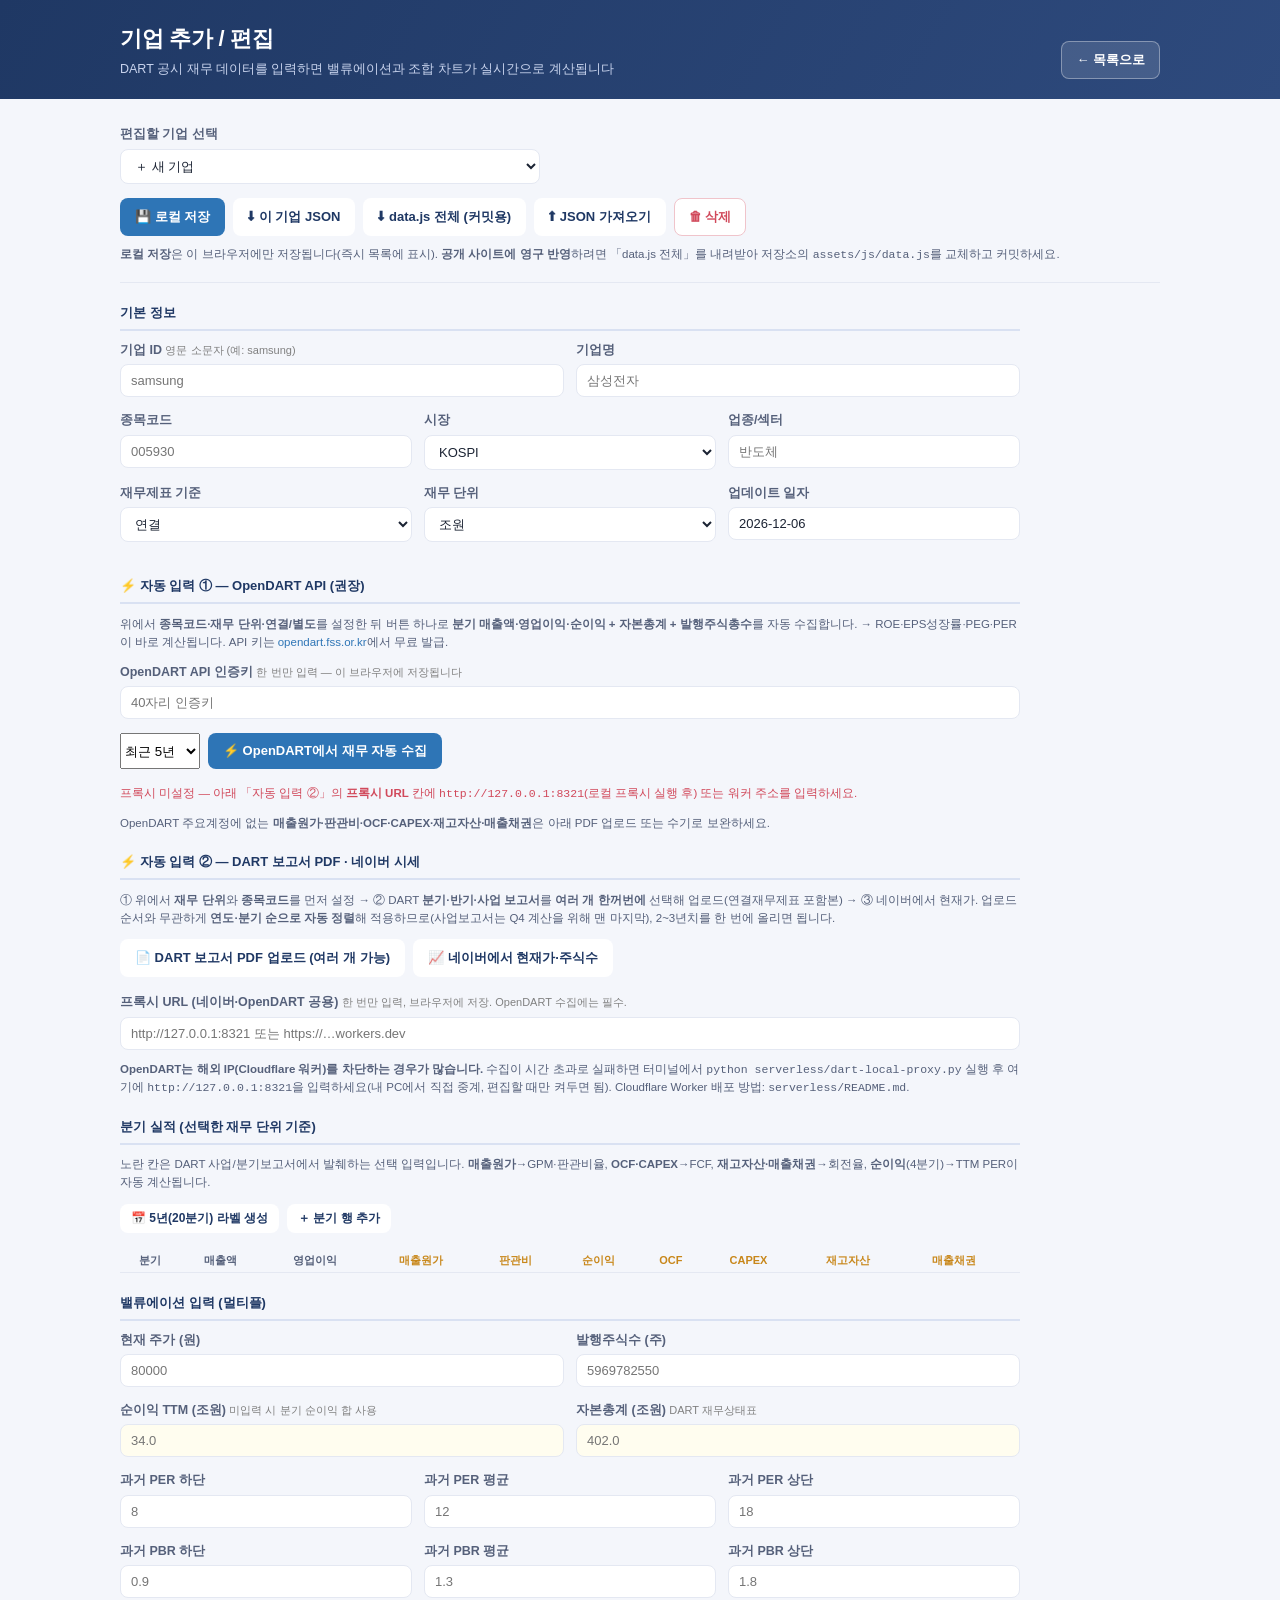
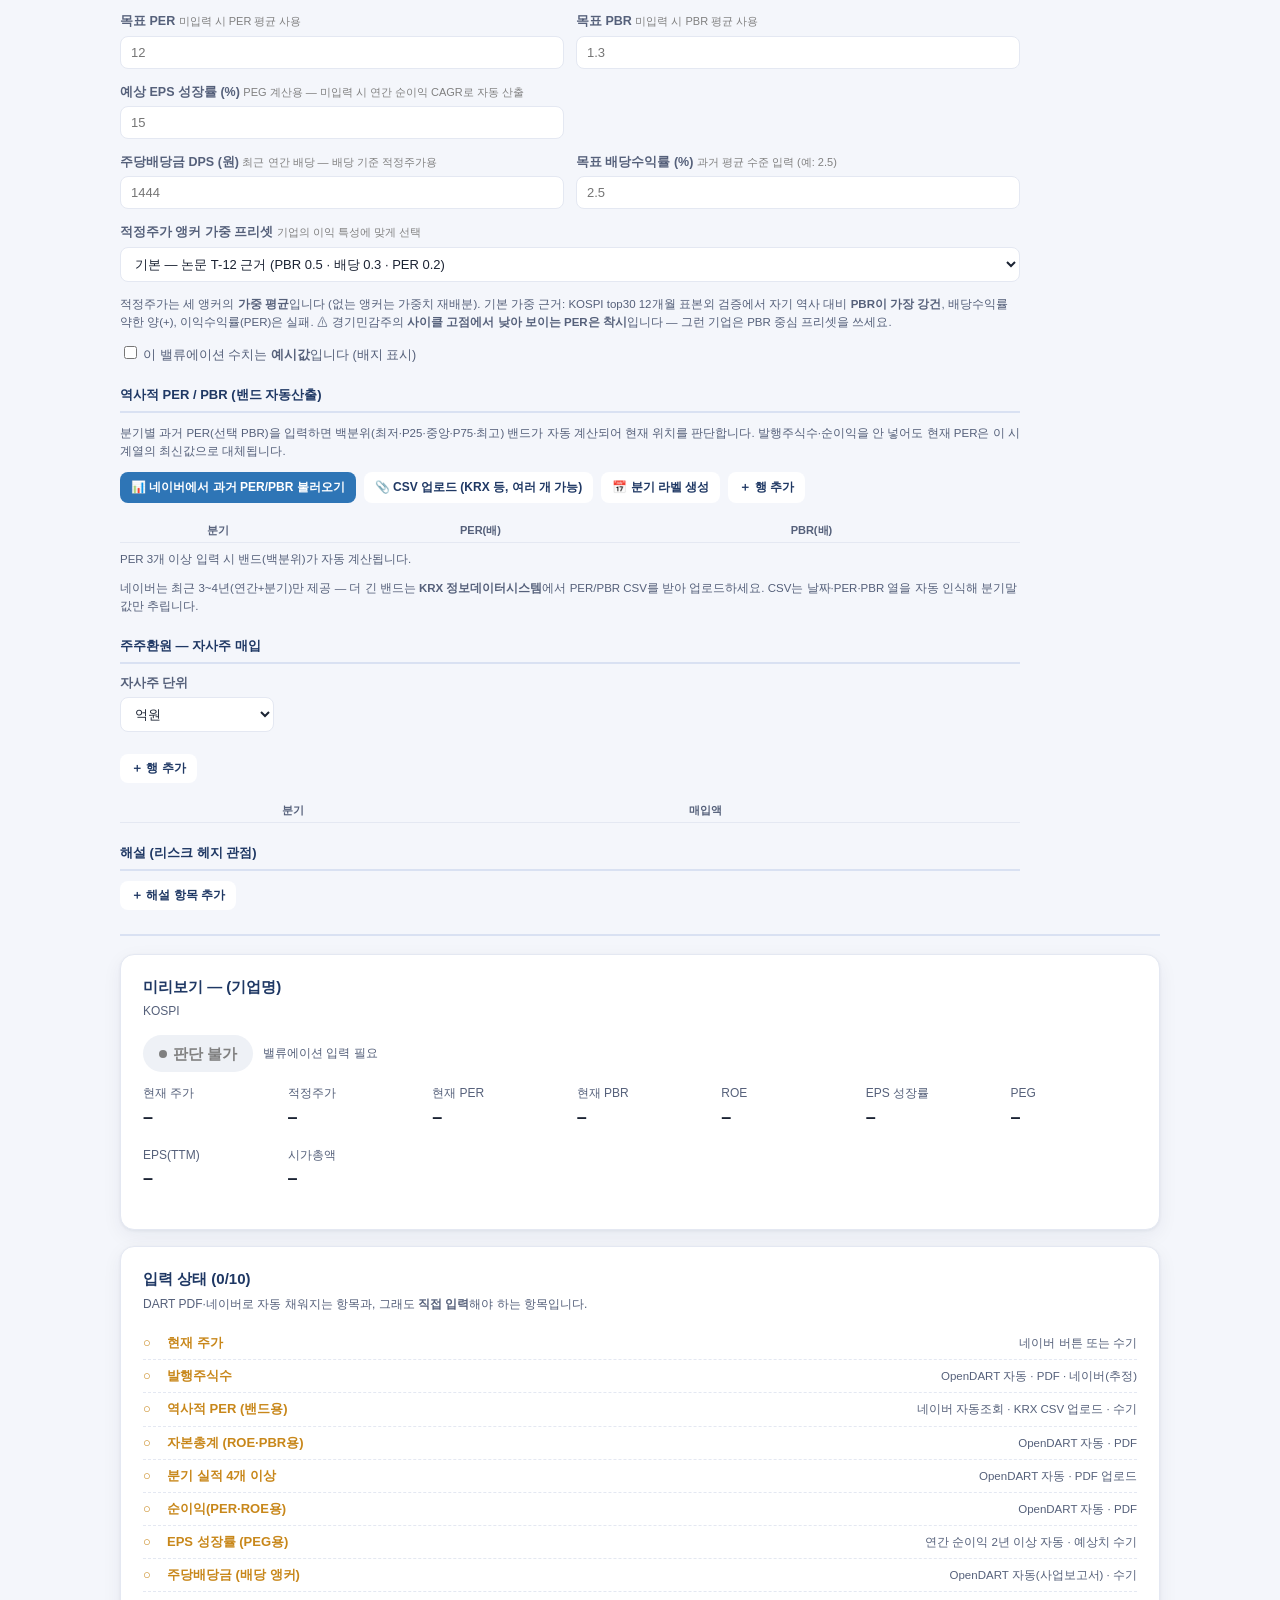
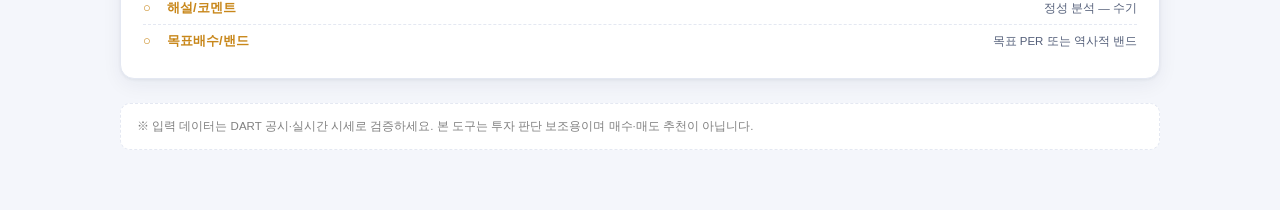
==== editor.html @ 5b6ee61e "기업분석 정적 사이트 — 초기 커밋 (밸류에이션·성장지표·OpenDART 수집·가중 프리셋) Co-Authored-By: Claude Fable 5 <noreply@anthropi" ====
<!DOCTYPE html>
<html lang="ko">
<head>
  <meta charset="UTF-8" />
  <meta name="viewport" content="width=device-width, initial-scale=1.0" />
  <title>기업 추가 / 편집 — 기업분석</title>
  <link rel="stylesheet" href="assets/css/style.css" />
  <style>
    #toast { display:none; position:fixed; left:50%; bottom:24px; transform:translateX(-50%);
      background:var(--navy); color:#fff; padding:12px 18px; border-radius:10px; font-size:13px;
      max-width:560px; box-shadow:var(--shadow); z-index:50; line-height:1.5; }
  </style>
</head>
<body>
  <header class="site-header">
    <div class="wrap">
      <div class="brand">
        <h1>기업 추가 / 편집</h1>
        <p>DART 공시 재무 데이터를 입력하면 밸류에이션과 조합 차트가 실시간으로 계산됩니다</p>
      </div>
      <div class="header-actions">
        <a class="btn ghost" href="index.html">← 목록으로</a>
      </div>
    </div>
  </header>

  <main>
    <div class="wrap">
      <div class="field" style="max-width:420px">
        <label for="company-select">편집할 기업 선택</label>
        <select id="company-select"></select>
      </div>

      <div class="toolbar">
        <button class="btn primary" id="btn-save">💾 로컬 저장</button>
        <button class="btn" id="btn-export-one">⬇ 이 기업 JSON</button>
        <button class="btn" id="btn-export-all">⬇ data.js 전체 (커밋용)</button>
        <label class="btn" style="cursor:pointer">⬆ JSON 가져오기<input type="file" id="file-import" accept="application/json,.json" hidden></label>
        <button class="btn danger" id="btn-delete">🗑 삭제</button>
      </div>
      <p class="small-note" style="margin-top:-6px">
        <b>로컬 저장</b>은 이 브라우저에만 저장됩니다(즉시 목록에 표시). <b>공개 사이트에 영구 반영</b>하려면
        「data.js 전체」를 내려받아 저장소의 <code>assets/js/data.js</code>를 교체하고 커밋하세요.
      </p>

      <hr class="divider" />

      <div class="editor-layout">
        <!-- ===== 입력 폼 ===== -->
        <div class="form-panel">
          <div class="fieldset-title">기본 정보</div>
          <div class="row2">
            <div class="field"><label>기업 ID <span class="desc">영문 소문자 (예: samsung)</span></label><input id="f-id" placeholder="samsung"></div>
            <div class="field"><label>기업명</label><input id="f-name" placeholder="삼성전자"></div>
          </div>
          <div class="row3">
            <div class="field"><label>종목코드</label><input id="f-ticker" placeholder="005930"></div>
            <div class="field"><label>시장</label>
              <select id="f-market"><option>KOSPI</option><option>KOSDAQ</option><option>KONEX</option><option>NASDAQ</option><option>NYSE</option><option>기타</option></select></div>
            <div class="field"><label>업종/섹터</label><input id="f-sector" placeholder="반도체"></div>
          </div>
          <div class="row3">
            <div class="field"><label>재무제표 기준</label>
              <select id="f-statement"><option>연결</option><option>별도</option></select></div>
            <div class="field"><label>재무 단위</label>
              <select id="f-unit"><option>조원</option><option>억원</option><option>백만원</option><option>천원</option></select></div>
            <div class="field"><label>업데이트 일자</label><input id="f-updated" placeholder="2026-07-02"></div>
          </div>

          <div class="fieldset-title">⚡ 자동 입력 ① — OpenDART API (권장)</div>
          <p class="small-note">위에서 <b>종목코드·재무 단위·연결/별도</b>를 설정한 뒤 버튼 하나로 <b>분기 매출액·영업이익·순이익 + 자본총계 + 발행주식총수</b>를 자동 수집합니다. → ROE·EPS성장률·PEG·PER이 바로 계산됩니다. API 키는 <a href="https://opendart.fss.or.kr" target="_blank">opendart.fss.or.kr</a>에서 무료 발급.</p>
          <div class="field">
            <label>OpenDART API 인증키 <span class="desc">한 번만 입력 — 이 브라우저에 저장됩니다</span></label>
            <input id="dart-key" type="password" placeholder="40자리 인증키" autocomplete="off">
          </div>
          <div class="toolbar">
            <select id="dart-years" style="width:auto">
              <option value="3">최근 3년</option>
              <option value="5" selected>최근 5년</option>
              <option value="8">최근 8년</option>
              <option value="10">최근 10년</option>
            </select>
            <button class="btn primary" id="btn-dartapi" type="button">⚡ OpenDART에서 재무 자동 수집</button>
          </div>
          <p class="small-note" id="dartapi-proxy-note"></p>
          <p class="small-note" id="dartapi-status"></p>
          <p class="small-note">OpenDART 주요계정에 없는 <b>매출원가·판관비·OCF·CAPEX·재고자산·매출채권</b>은 아래 PDF 업로드 또는 수기로 보완하세요.</p>

          <div class="fieldset-title">⚡ 자동 입력 ② — DART 보고서 PDF · 네이버 시세</div>
          <p class="small-note">① 위에서 <b>재무 단위</b>와 <b>종목코드</b>를 먼저 설정 → ② DART <b>분기·반기·사업 보고서</b>를 <b>여러 개 한꺼번에</b> 선택해 업로드(연결재무제표 포함본) → ③ 네이버에서 현재가. 업로드 순서와 무관하게 <b>연도·분기 순으로 자동 정렬</b>해 적용하므로(사업보고서는 Q4 계산을 위해 맨 마지막), 2~3년치를 한 번에 올리면 됩니다.</p>
          <div class="toolbar">
            <label class="btn" style="cursor:pointer">📄 DART 보고서 PDF 업로드 (여러 개 가능)<input type="file" id="dart-file" accept="application/pdf,.pdf" multiple hidden></label>
            <button class="btn" id="btn-naver" type="button">📈 네이버에서 현재가·주식수</button>
          </div>
          <p class="small-note" id="dart-status"></p>
          <p class="small-note" id="naver-status"></p>
          <div class="field" style="margin-top:6px">
            <label>프록시 URL (네이버·OpenDART 공용) <span class="desc">한 번만 입력, 브라우저에 저장. OpenDART 수집에는 필수.</span></label>
            <input id="naver-proxy" type="text" placeholder="http://127.0.0.1:8321 또는 https://…workers.dev">
            <p class="small-note"><b>OpenDART는 해외 IP(Cloudflare 워커)를 차단하는 경우가 많습니다.</b> 수집이 시간 초과로 실패하면
              터미널에서 <code>python serverless/dart-local-proxy.py</code> 실행 후 여기에 <code>http://127.0.0.1:8321</code>을 입력하세요(내 PC에서 직접 중계, 편집할 때만 켜두면 됨).
              Cloudflare Worker 배포 방법: <code>serverless/README.md</code>.</p>
          </div>
          <div id="dart-preview"></div>

          <div class="fieldset-title">분기 실적 (선택한 재무 단위 기준)</div>
          <p class="small-note">노란 칸은 DART 사업/분기보고서에서 발췌하는 선택 입력입니다. <b>매출원가</b>→GPM·판관비율, <b>OCF·CAPEX</b>→FCF, <b>재고자산·매출채권</b>→회전율, <b>순이익</b>(4분기)→TTM PER이 자동 계산됩니다.</p>
          <div class="toolbar">
            <button class="btn sm" id="btn-gen20">📅 5년(20분기) 라벨 생성</button>
            <button class="btn sm" id="btn-addq">＋ 분기 행 추가</button>
          </div>
          <div class="tbl-scroll">
            <table class="qtable">
              <thead><tr>
                <th>분기</th><th>매출액</th><th>영업이익</th>
                <th style="color:var(--amber)">매출원가</th><th style="color:var(--amber)">판관비</th>
                <th style="color:var(--amber)">순이익</th><th style="color:var(--amber)">OCF</th>
                <th style="color:var(--amber)">CAPEX</th><th style="color:var(--amber)">재고자산</th>
                <th style="color:var(--amber)">매출채권</th><th></th>
              </tr></thead>
              <tbody id="qtable-body"></tbody>
            </table>
          </div>

          <div class="fieldset-title">밸류에이션 입력 (멀티플)</div>
          <div class="row2">
            <div class="field"><label>현재 주가 (원)</label><input id="v-price" type="number" step="any" placeholder="80000"></div>
            <div class="field"><label>발행주식수 (주)</label><input id="v-shares" type="number" step="any" placeholder="5969782550"></div>
          </div>
          <div class="row2">
            <div class="field dart"><label>순이익 TTM (조원) <span class="desc">미입력 시 분기 순이익 합 사용</span></label><input id="v-netIncomeTTM" type="number" step="any" placeholder="34.0"></div>
            <div class="field dart"><label>자본총계 (조원) <span class="desc">DART 재무상태표</span></label><input id="v-equity" type="number" step="any" placeholder="402.0"></div>
          </div>
          <div class="row3">
            <div class="field"><label>과거 PER 하단</label><input id="v-perBand-low" type="number" step="any" placeholder="8"></div>
            <div class="field"><label>과거 PER 평균</label><input id="v-perBand-avg" type="number" step="any" placeholder="12"></div>
            <div class="field"><label>과거 PER 상단</label><input id="v-perBand-high" type="number" step="any" placeholder="18"></div>
          </div>
          <div class="row3">
            <div class="field"><label>과거 PBR 하단</label><input id="v-pbrBand-low" type="number" step="any" placeholder="0.9"></div>
            <div class="field"><label>과거 PBR 평균</label><input id="v-pbrBand-avg" type="number" step="any" placeholder="1.3"></div>
            <div class="field"><label>과거 PBR 상단</label><input id="v-pbrBand-high" type="number" step="any" placeholder="1.8"></div>
          </div>
          <div class="row2">
            <div class="field"><label>목표 PER <span class="desc">미입력 시 PER 평균 사용</span></label><input id="v-targetPer" type="number" step="any" placeholder="12"></div>
            <div class="field"><label>목표 PBR <span class="desc">미입력 시 PBR 평균 사용</span></label><input id="v-targetPbr" type="number" step="any" placeholder="1.3"></div>
          </div>
          <div class="row2">
            <div class="field"><label>예상 EPS 성장률 (%) <span class="desc">PEG 계산용 — 미입력 시 연간 순이익 CAGR로 자동 산출</span></label><input id="v-epsGrowth" type="number" step="any" placeholder="15"></div>
            <div class="field"></div>
          </div>
          <div class="row2">
            <div class="field"><label>주당배당금 DPS (원) <span class="desc">최근 연간 배당 — 배당 기준 적정주가용</span></label><input id="v-dps" type="number" step="any" placeholder="1444"></div>
            <div class="field"><label>목표 배당수익률 (%) <span class="desc">과거 평균 수준 입력 (예: 2.5)</span></label><input id="v-targetDivYield" type="number" step="any" placeholder="2.5"></div>
          </div>
          <div class="field">
            <label>적정주가 앵커 가중 프리셋 <span class="desc">기업의 이익 특성에 맞게 선택</span></label>
            <select id="v-weightPreset">
              <option value="default">기본 — 논문 T-12 근거 (PBR 0.5 · 배당 0.3 · PER 0.2)</option>
              <option value="growth">안정 성장형 — 이익이 꾸준히 우상향 (PER 0.5 · 배당 0.3 · PBR 0.2)</option>
              <option value="cyclical">경기민감·자산형 — 사이클 기업 (PBR 0.6 · 배당 0.3 · PER 0.1)</option>
            </select>
          </div>
          <p class="small-note">적정주가는 세 앵커의 <b>가중 평균</b>입니다 (없는 앵커는 가중치 재배분).
            기본 가중 근거: KOSPI top30 12개월 표본외 검증에서 자기 역사 대비 <b>PBR이 가장 강건</b>, 배당수익률 약한 양(+), 이익수익률(PER)은 실패.
            ⚠ 경기민감주의 <b>사이클 고점에서 낮아 보이는 PER은 착시</b>입니다 — 그런 기업은 PBR 중심 프리셋을 쓰세요.</p>
          <div class="field"><label style="font-weight:400"><input type="checkbox" id="v-isExample" style="width:auto"> 이 밸류에이션 수치는 <b>예시값</b>입니다 (배지 표시)</label></div>

          <div class="fieldset-title">역사적 PER / PBR (밴드 자동산출)</div>
          <p class="small-note">분기별 과거 PER(선택 PBR)을 입력하면 백분위(최저·P25·중앙·P75·최고) 밴드가 자동 계산되어 현재 위치를 판단합니다. 발행주식수·순이익을 안 넣어도 현재 PER은 이 시계열의 최신값으로 대체됩니다.</p>
          <div class="toolbar">
            <button class="btn sm primary" id="btn-vh-naver" type="button">📊 네이버에서 과거 PER/PBR 불러오기</button>
            <label class="btn sm" style="cursor:pointer">📎 CSV 업로드 (KRX 등, 여러 개 가능)<input type="file" id="vh-csv" accept=".csv,text/csv" multiple hidden></label>
            <button class="btn sm" id="btn-genvh">📅 분기 라벨 생성</button>
            <button class="btn sm" id="btn-addvh">＋ 행 추가</button>
          </div>
          <p class="small-note" id="vh-status"></p>
          <div class="tbl-scroll">
            <table class="qtable">
              <thead><tr><th>분기</th><th>PER(배)</th><th>PBR(배)</th><th></th></tr></thead>
              <tbody id="vh-body"></tbody>
            </table>
          </div>
          <p class="small-note" id="band-note" style="margin-top:8px"></p>
          <p class="small-note">네이버는 최근 3~4년(연간+분기)만 제공 — 더 긴 밴드는 <b>KRX 정보데이터시스템</b>에서 PER/PBR CSV를 받아 업로드하세요. CSV는 날짜·PER·PBR 열을 자동 인식해 분기말 값만 추립니다.</p>

          <div class="fieldset-title">주주환원 — 자사주 매입</div>
          <div class="row2" style="max-width:320px">
            <div class="field"><label>자사주 단위</label>
              <select id="f-buybackUnit"><option>억원</option><option>백만원</option><option>원</option></select></div>
          </div>
          <div class="toolbar"><button class="btn sm" id="btn-addbb">＋ 행 추가</button></div>
          <div class="tbl-scroll">
            <table class="qtable">
              <thead><tr><th>분기</th><th>매입액</th><th></th></tr></thead>
              <tbody id="bb-body"></tbody>
            </table>
          </div>

          <div class="fieldset-title">해설 (리스크 헤지 관점)</div>
          <div id="commentary-box"></div>
          <button class="btn sm" id="btn-addc">＋ 해설 항목 추가</button>
        </div>

        <!-- ===== 미리보기 ===== -->
        <div class="preview-panel">
          <div id="preview"></div>
          <div id="checklist"></div>
        </div>
      </div>

      <div class="disclaimer">※ 입력 데이터는 DART 공시·실시간 시세로 검증하세요. 본 도구는 투자 판단 보조용이며 매수·매도 추천이 아닙니다.</div>
    </div>
  </main>

  <div id="toast"></div>

  <script src="assets/js/data.js"></script>
  <script src="assets/js/valuation.js"></script>
  <script src="assets/js/charts.js"></script>
  <script src="assets/js/dartParser.js"></script>
  <script src="assets/js/dartApi.js"></script>
  <script src="assets/js/editor.js"></script>
</body>
</html>
---- assets/css/style.css ----
/* =============================================================================
 * style.css — 기업분석 대시보드
 * =========================================================================== */
:root {
  --navy: #1f3864;
  --navy-2: #2e4a7d;
  --blue: #2e75b6;
  --orange: #ed7d31;
  --grey: #808080;
  --light: #d9e1f2;
  --bg: #f4f6fb;
  --card: #ffffff;
  --ink: #1b2333;
  --ink-2: #55607a;
  --line: #e4e8f2;
  --green: #1e9e6a;
  --green-bg: #e6f6ee;
  --amber: #c8871a;
  --amber-bg: #fbf2df;
  --red: #d1495b;
  --red-bg: #fbe9ec;
  --shadow: 0 1px 3px rgba(20, 32, 60, .06), 0 6px 20px rgba(20, 32, 60, .06);
}

* { box-sizing: border-box; }
html, body { margin: 0; padding: 0; }
body {
  font-family: "Pretendard", "Malgun Gothic", "맑은 고딕", -apple-system, "Segoe UI", sans-serif;
  background: var(--bg);
  color: var(--ink);
  line-height: 1.55;
  -webkit-font-smoothing: antialiased;
}
a { color: var(--blue); text-decoration: none; }
a:hover { text-decoration: underline; }

/* ---------- Header ---------- */
.site-header {
  background: linear-gradient(120deg, var(--navy) 0%, var(--navy-2) 100%);
  color: #fff;
  padding: 22px 0 20px;
}
.wrap { max-width: 1080px; margin: 0 auto; padding: 0 20px; }
.site-header .wrap { display: flex; align-items: flex-end; justify-content: space-between; gap: 16px; flex-wrap: wrap; }
.brand h1 { margin: 0; font-size: 22px; letter-spacing: -.3px; }
.brand p { margin: 4px 0 0; font-size: 12.5px; color: #c9d4ee; }
.header-actions { display: flex; gap: 8px; }

.btn {
  display: inline-flex; align-items: center; gap: 6px;
  padding: 8px 14px; border-radius: 8px; font-size: 13px; font-weight: 600;
  border: 1px solid transparent; cursor: pointer; background: #fff; color: var(--navy);
  transition: transform .05s ease, box-shadow .15s ease, background .15s ease;
}
.btn:hover { text-decoration: none; box-shadow: var(--shadow); }
.btn:active { transform: translateY(1px); }
.btn.ghost { background: rgba(255, 255, 255, .12); color: #fff; border-color: rgba(255, 255, 255, .35); }
.btn.ghost:hover { background: rgba(255, 255, 255, .2); }
.btn.primary { background: var(--blue); color: #fff; }
.btn.primary:hover { background: #2364a0; }
.btn.sm { padding: 5px 10px; font-size: 12px; }
.btn.danger { color: var(--red); border-color: #f0c4cb; background: #fff; }

/* ---------- Gallery ---------- */
main { padding: 26px 0 60px; }
.gallery-head { display: flex; align-items: center; justify-content: space-between; margin-bottom: 14px; }
.gallery-head h2 { font-size: 16px; margin: 0; color: var(--ink-2); font-weight: 700; }
.grid {
  display: grid; grid-template-columns: repeat(auto-fill, minmax(300px, 1fr)); gap: 16px;
}
.card {
  background: var(--card); border: 1px solid var(--line); border-radius: 14px; padding: 18px;
  box-shadow: var(--shadow); cursor: pointer; transition: transform .12s ease, box-shadow .15s ease;
  display: flex; flex-direction: column; gap: 12px;
}
.card:hover { transform: translateY(-2px); box-shadow: 0 8px 28px rgba(20, 32, 60, .12); }
.card-top { display: flex; align-items: flex-start; justify-content: space-between; gap: 10px; }
.card-name { font-size: 17px; font-weight: 800; letter-spacing: -.3px; }
.card-meta { font-size: 12px; color: var(--ink-2); margin-top: 2px; }
.ticker-chip {
  font-size: 11px; color: var(--navy); background: var(--light); border-radius: 6px;
  padding: 2px 7px; font-weight: 700; white-space: nowrap;
}
.card-mini { display: grid; grid-template-columns: 1fr 1fr; gap: 8px 12px; }
.mini { font-size: 12px; color: var(--ink-2); }
.mini b { display: block; font-size: 15px; color: var(--ink); font-weight: 700; }

/* ---------- Signal badge ---------- */
.signal {
  display: inline-flex; align-items: center; gap: 6px; font-weight: 800; font-size: 12.5px;
  padding: 4px 10px; border-radius: 20px; white-space: nowrap;
}
.signal .dot { width: 8px; height: 8px; border-radius: 50%; }
.signal.under { background: var(--green-bg); color: var(--green); }
.signal.under .dot { background: var(--green); }
.signal.fair { background: var(--amber-bg); color: var(--amber); }
.signal.fair .dot { background: var(--amber); }
.signal.over { background: var(--red-bg); color: var(--red); }
.signal.over .dot { background: var(--red); }
.signal.na { background: #eef1f6; color: var(--grey); }
.signal.na .dot { background: var(--grey); }
.signal.lg { font-size: 15px; padding: 7px 16px; }

/* ---------- Detail view ---------- */
.detail-head { display: flex; align-items: flex-start; justify-content: space-between; gap: 16px; flex-wrap: wrap; margin-bottom: 6px; }
.detail-title { display: flex; align-items: center; gap: 12px; flex-wrap: wrap; }
.detail-title h2 { margin: 0; font-size: 26px; letter-spacing: -.5px; }
.detail-sub { color: var(--ink-2); font-size: 13px; margin: 2px 0 0; }
.back-link { font-size: 13px; color: var(--ink-2); display: inline-flex; gap: 4px; align-items: center; margin-bottom: 12px; }

.section { background: var(--card); border: 1px solid var(--line); border-radius: 14px; padding: 20px 22px; box-shadow: var(--shadow); margin-top: 18px; }
.section h3 { margin: 0 0 4px; font-size: 15px; color: var(--navy); }
.section .hint { font-size: 12px; color: var(--ink-2); margin: 0 0 14px; }

/* Valuation verdict block */
.verdict { display: grid; grid-template-columns: auto 1fr; gap: 20px; align-items: center; }
.verdict-left { text-align: center; padding-right: 20px; border-right: 1px solid var(--line); }
.verdict-left .upside { font-size: 30px; font-weight: 800; letter-spacing: -1px; margin: 8px 0 2px; }
.verdict-left .upside.pos { color: var(--green); }
.verdict-left .upside.neg { color: var(--red); }
.verdict-left small { color: var(--ink-2); font-size: 12px; }
.metric-grid { display: grid; grid-template-columns: repeat(auto-fit, minmax(120px, 1fr)); gap: 14px 18px; }
.metric { }
.metric .lbl { font-size: 12px; color: var(--ink-2); }
.metric .val { font-size: 18px; font-weight: 700; margin-top: 1px; }
.metric .sub { font-size: 11px; color: var(--grey); }

/* PER band bar */
.band { margin-top: 6px; }
.band-track { position: relative; height: 8px; border-radius: 6px; background: linear-gradient(90deg, var(--green-bg), var(--amber-bg), var(--red-bg)); }
.band-marker { position: absolute; top: -4px; width: 3px; height: 16px; background: var(--navy); border-radius: 2px; transform: translateX(-50%); }
.band-scale { display: flex; justify-content: space-between; font-size: 11px; color: var(--ink-2); margin-top: 4px; }

.example-badge { font-size: 11px; font-weight: 700; color: var(--amber); background: var(--amber-bg); padding: 3px 9px; border-radius: 6px; }

/* Table */
.tbl-scroll { overflow-x: auto; }
table.fin { width: 100%; border-collapse: collapse; font-size: 12.5px; }
table.fin th, table.fin td { padding: 7px 10px; text-align: right; border-bottom: 1px solid var(--line); white-space: nowrap; }
table.fin th { background: var(--navy); color: #fff; font-weight: 600; position: sticky; top: 0; }
table.fin td:first-child, table.fin th:first-child { text-align: center; }
table.fin tr.sum td { background: var(--light); font-weight: 700; }
table.fin tbody tr:hover td { background: #f7f9fd; }

/* Chart */
.chart-box { width: 100%; overflow-x: auto; }
.combo-chart { width: 100%; height: auto; min-width: 560px; display: block; }
.combo-chart .grid { stroke: #eef1f6; stroke-width: 1; }
.combo-chart .grid.zero { stroke: #c7cee0; }
.combo-chart .axis-lbl { fill: var(--ink-2); font-size: 10px; }
.combo-chart .axis-lbl.r { fill: var(--grey); }
.combo-chart .bar { }
.combo-chart .line { }
.chart-legend { display: flex; gap: 18px; justify-content: center; margin-top: 6px; font-size: 12px; color: var(--ink-2); flex-wrap: wrap; }
.legend-item { display: inline-flex; align-items: center; gap: 6px; }
.legend-mark { width: 14px; height: 10px; border-radius: 2px; display: inline-block; }
.legend-mark.line { height: 3px; border-radius: 2px; }

/* Commentary */
.commentary-item { padding: 12px 0; border-bottom: 1px dashed var(--line); }
.commentary-item:last-child { border-bottom: none; }
.commentary-item h4 { margin: 0 0 4px; font-size: 13.5px; color: var(--navy); }
.commentary-item p { margin: 0; font-size: 13px; color: var(--ink); }

/* Empty / disclaimer */
.empty { text-align: center; padding: 60px 20px; color: var(--ink-2); }
.empty h3 { color: var(--ink); }
.disclaimer { font-size: 11.5px; color: var(--grey); margin-top: 24px; padding: 14px 16px; background: #fff; border: 1px dashed var(--line); border-radius: 10px; }

/* ---------- Editor ---------- */
.editor-layout { display: block; }              /* 미리보기는 폼 아래 전체폭 */
.form-panel { max-width: 900px; }
.field { margin-bottom: 14px; }
.field label { display: block; font-size: 12.5px; font-weight: 600; color: var(--ink-2); margin-bottom: 4px; }
.field .desc { font-size: 11px; color: var(--grey); font-weight: 400; }
.field input, .field select, .field textarea {
  width: 100%; padding: 8px 10px; border: 1px solid var(--line); border-radius: 8px; font-size: 13px;
  font-family: inherit; color: var(--ink); background: #fff;
}
.field input:focus, .field textarea:focus, .field select:focus { outline: none; border-color: var(--blue); box-shadow: 0 0 0 3px rgba(46, 117, 182, .12); }
.field.dart input { background: #fffdef; }
.row2 { display: grid; grid-template-columns: 1fr 1fr; gap: 12px; }
.row3 { display: grid; grid-template-columns: 1fr 1fr 1fr; gap: 12px; }
.qtable { width: 100%; border-collapse: collapse; font-size: 12px; }
.qtable th, .qtable td { padding: 3px; border-bottom: 1px solid var(--line); }
.qtable th { color: var(--ink-2); font-weight: 600; font-size: 11px; }
.qtable input { width: 100%; padding: 5px 6px; border: 1px solid var(--line); border-radius: 6px; font-size: 12px; text-align: right; }
.qtable input.dart { background: #fffdef; }
.qtable td.rm { text-align: center; width: 26px; }
.icon-btn { border: none; background: none; color: var(--red); cursor: pointer; font-size: 15px; line-height: 1; padding: 2px 4px; }
.preview-panel { position: static; margin-top: 24px; border-top: 2px solid var(--light); padding-top: 18px; }
.mono-out { width: 100%; height: 180px; font-family: ui-monospace, "Consolas", monospace; font-size: 11px; white-space: pre; }
.toolbar { display: flex; gap: 8px; flex-wrap: wrap; margin: 8px 0 16px; }
.small-note { font-size: 11.5px; color: var(--ink-2); }
.divider { border: none; border-top: 1px solid var(--line); margin: 18px 0; }
.fieldset-title { font-size: 13px; font-weight: 800; color: var(--navy); margin: 20px 0 10px; padding-bottom: 6px; border-bottom: 2px solid var(--light); }

/* DART 미리보기 / 체크리스트 */
.dart-preview { border: 1px solid var(--blue); border-radius: 10px; padding: 12px 14px; margin-top: 10px; background: #f5f9fe; }
.dart-preview h4 { margin: 0 0 8px; font-size: 13px; color: var(--navy); }
.dart-preview table.qtable td { border-bottom: 1px solid #e0e8f4; }
.check-row { display: flex; align-items: baseline; gap: 8px; padding: 6px 0; border-bottom: 1px dashed var(--line); font-size: 13px; }
.check-row:last-child { border-bottom: none; }
.check-row .chk { width: 16px; font-weight: 800; }
.check-row.ok .chk { color: var(--green); }
.check-row.todo .chk { color: var(--amber); }
.check-row .chk-label { font-weight: 600; flex: 0 0 auto; }
.check-row.todo .chk-label { color: var(--amber); }
.check-row .chk-note { color: var(--ink-2); font-size: 11.5px; margin-left: auto; text-align: right; }

@media (max-width: 820px) {
  .editor-layout { grid-template-columns: 1fr; }
  .preview-panel { position: static; }
  .verdict { grid-template-columns: 1fr; }
  .verdict-left { border-right: none; border-bottom: 1px solid var(--line); padding: 0 0 14px; }
}
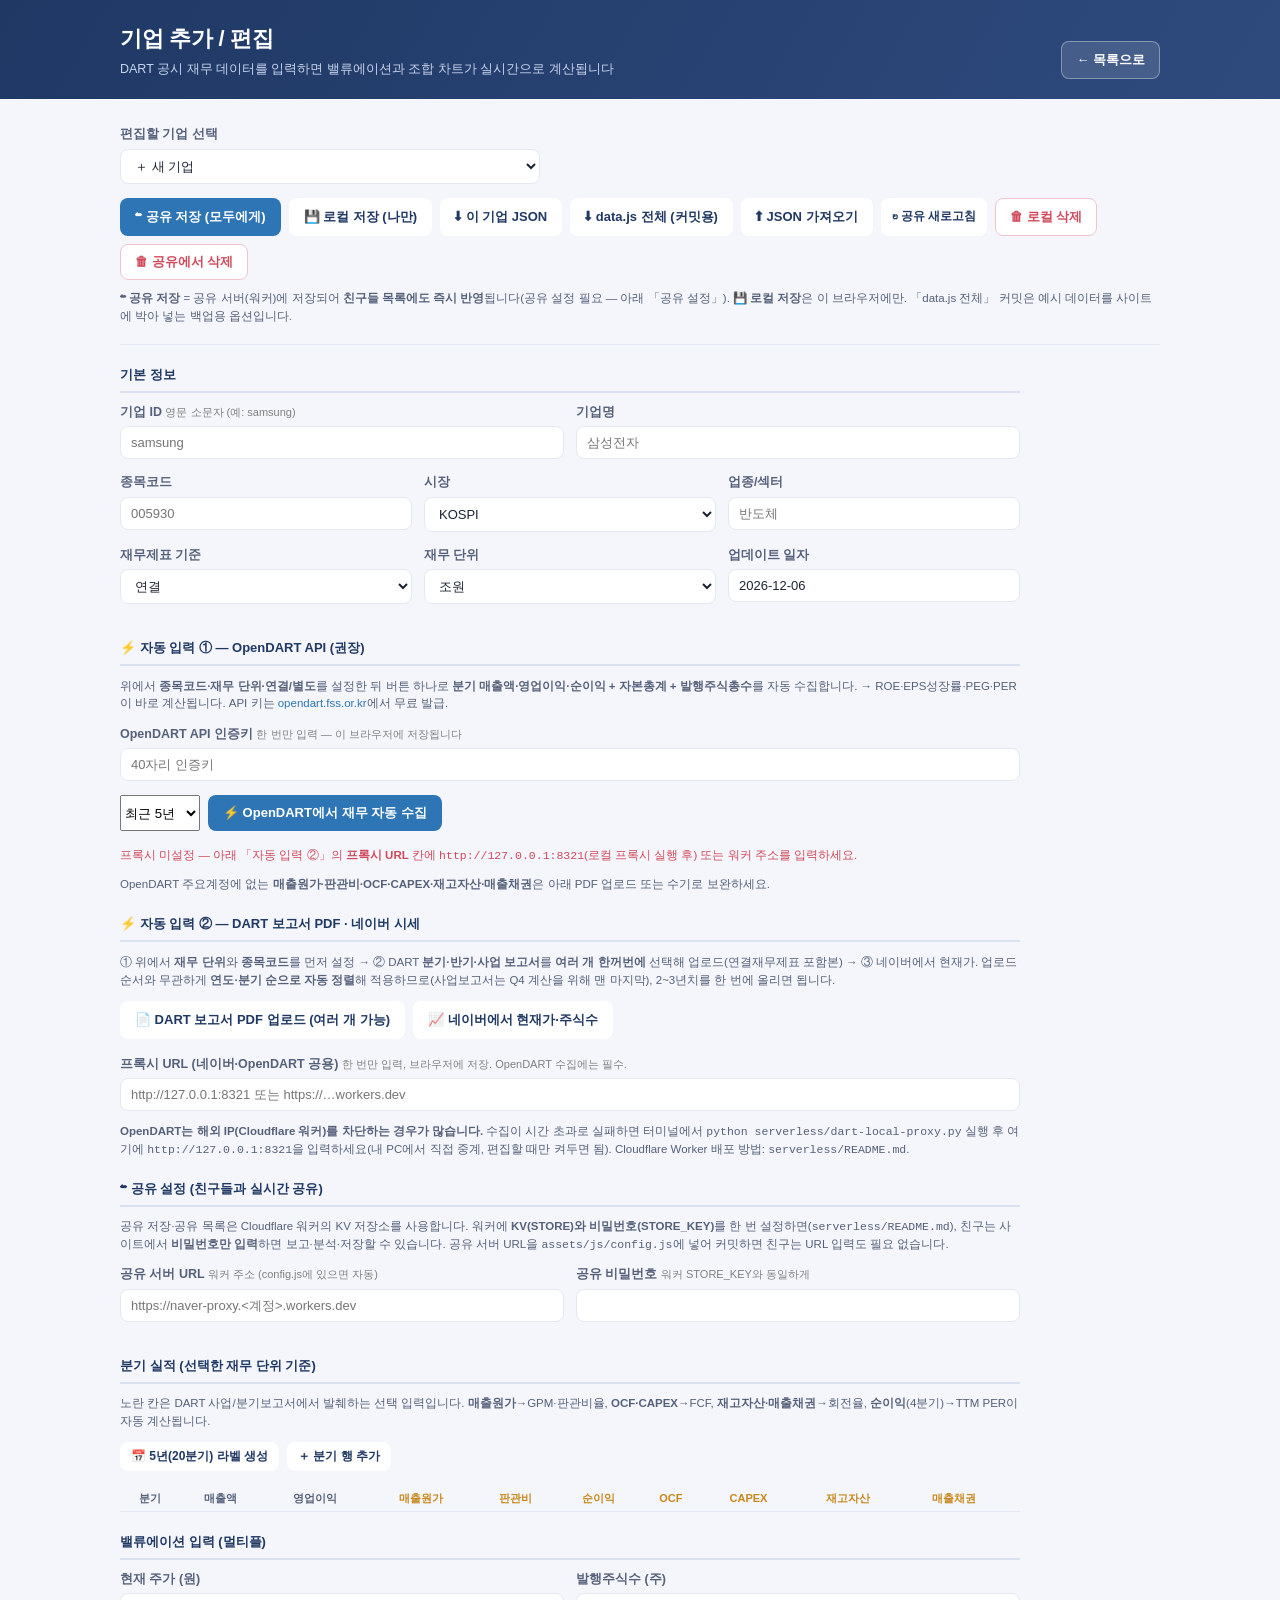
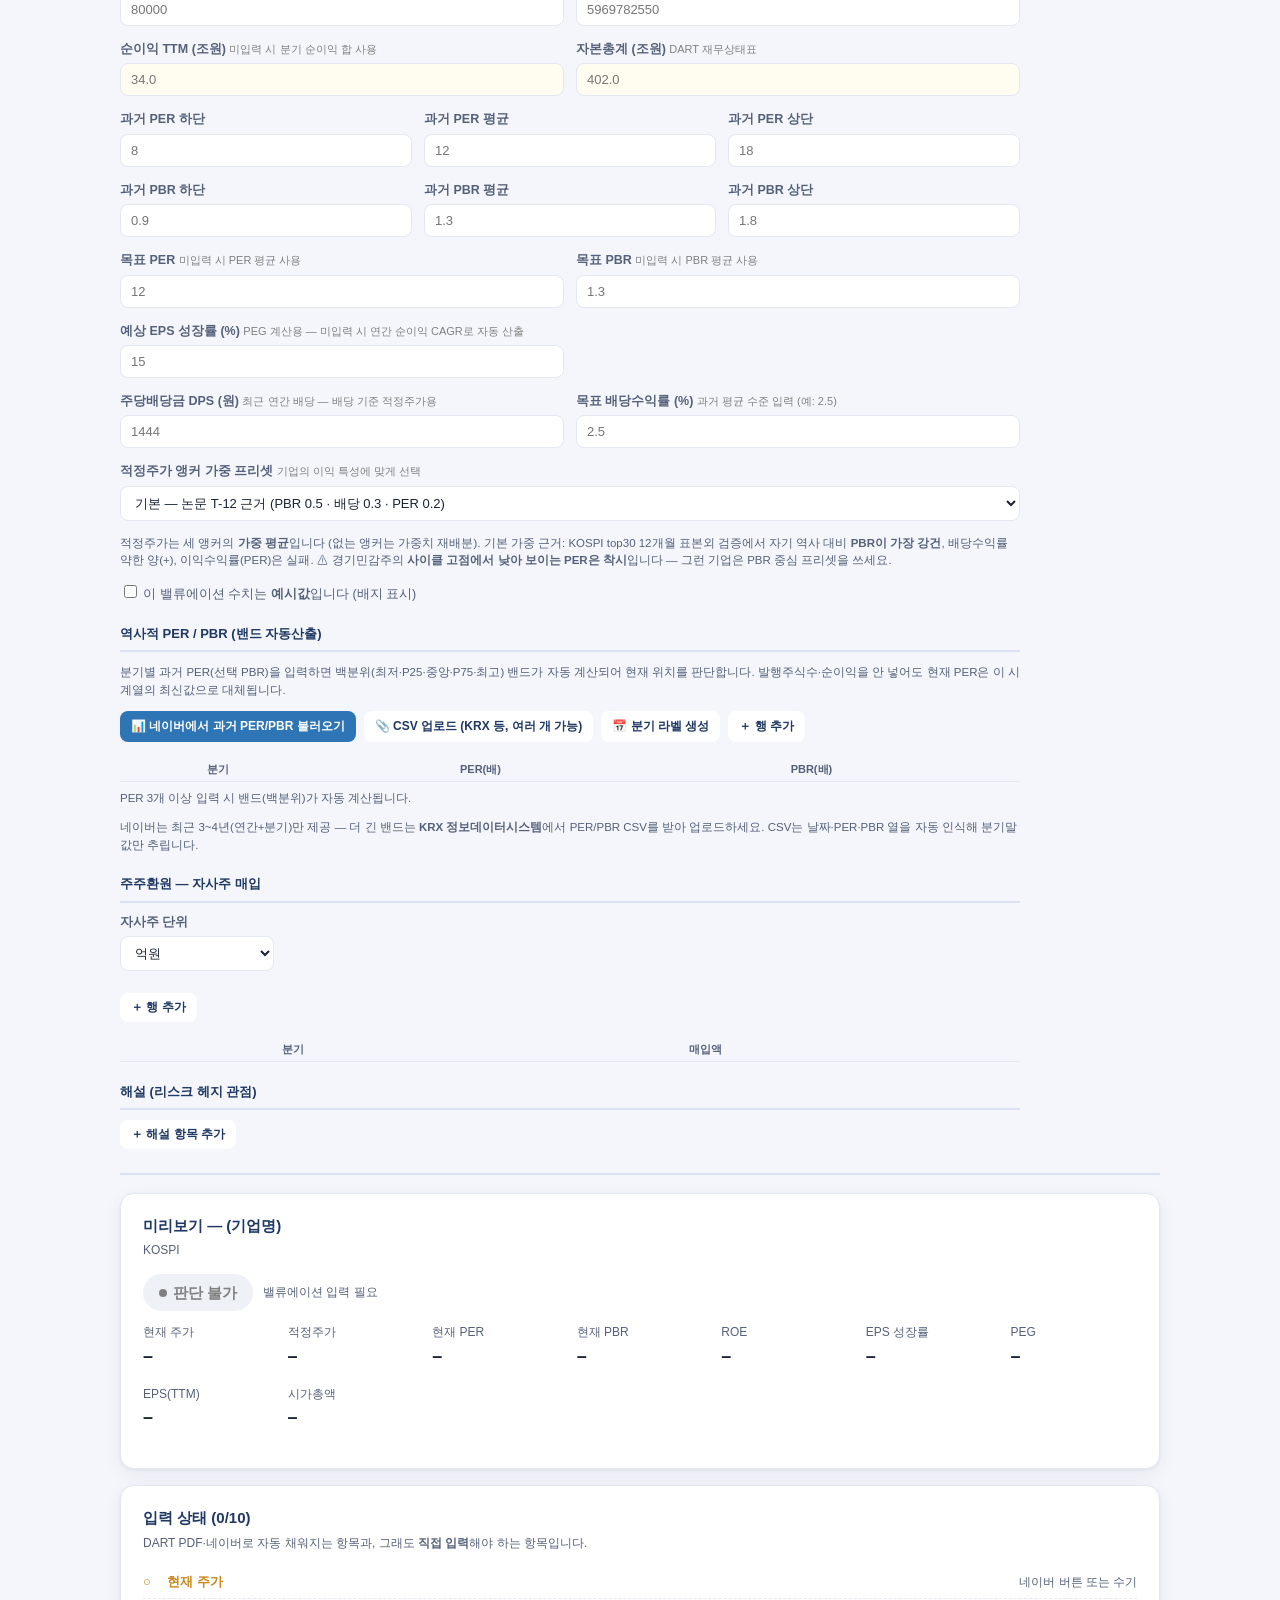
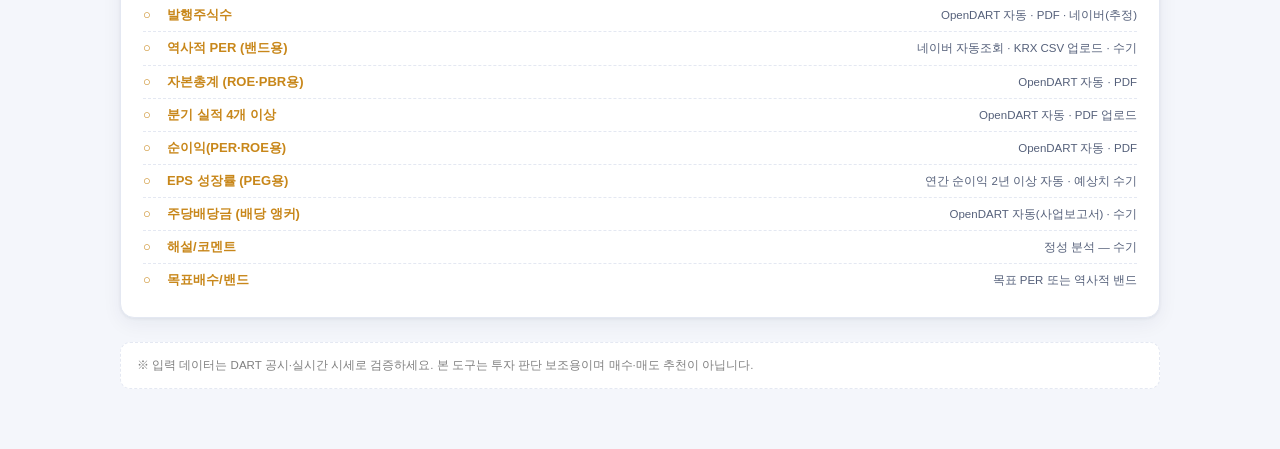
==== commit 61406fbc: "공유 저장소(워커 KV) — 친구와 공동 분석: 공유 저장/목록/삭제, 비밀번호 보호, corpmap 공유 캐시 Co-Authored-By: Claude Fable 5 <norep" ====
--- a/editor.html
+++ b/editor.html
@@ -32,15 +32,19 @@
       </div>
 
       <div class="toolbar">
-        <button class="btn primary" id="btn-save">💾 로컬 저장</button>
+        <button class="btn primary" id="btn-store-save">☁ 공유 저장 (모두에게)</button>
+        <button class="btn" id="btn-save">💾 로컬 저장 (나만)</button>
         <button class="btn" id="btn-export-one">⬇ 이 기업 JSON</button>
         <button class="btn" id="btn-export-all">⬇ data.js 전체 (커밋용)</button>
         <label class="btn" style="cursor:pointer">⬆ JSON 가져오기<input type="file" id="file-import" accept="application/json,.json" hidden></label>
-        <button class="btn danger" id="btn-delete">🗑 삭제</button>
-      </div>
+        <button class="btn sm" id="btn-store-load">↻ 공유 새로고침</button>
+        <button class="btn danger" id="btn-delete">🗑 로컬 삭제</button>
+        <button class="btn danger" id="btn-store-delete">🗑 공유에서 삭제</button>
+      </div>
+      <p class="small-note" id="store-status"></p>
       <p class="small-note" style="margin-top:-6px">
-        <b>로컬 저장</b>은 이 브라우저에만 저장됩니다(즉시 목록에 표시). <b>공개 사이트에 영구 반영</b>하려면
-        「data.js 전체」를 내려받아 저장소의 <code>assets/js/data.js</code>를 교체하고 커밋하세요.
+        <b>☁ 공유 저장</b> = 공유 서버(워커)에 저장되어 <b>친구들 목록에도 즉시 반영</b>됩니다(공유 설정 필요 — 아래 「공유 설정」).
+        <b>💾 로컬 저장</b>은 이 브라우저에만. 「data.js 전체」 커밋은 예시 데이터를 사이트에 박아 넣는 백업용 옵션입니다.
       </p>
 
       <hr class="divider" />
@@ -102,6 +106,16 @@
               Cloudflare Worker 배포 방법: <code>serverless/README.md</code>.</p>
           </div>
           <div id="dart-preview"></div>
+
+          <div class="fieldset-title">☁ 공유 설정 (친구들과 실시간 공유)</div>
+          <p class="small-note">공유 저장·공유 목록은 Cloudflare 워커의 KV 저장소를 사용합니다. 워커에 <b>KV(STORE)와 비밀번호(STORE_KEY)</b>를 한 번 설정하면(<code>serverless/README.md</code>),
+            친구는 사이트에서 <b>비밀번호만 입력</b>하면 보고·분석·저장할 수 있습니다. 공유 서버 URL을 <code>assets/js/config.js</code>에 넣어 커밋하면 친구는 URL 입력도 필요 없습니다.</p>
+          <div class="row2">
+            <div class="field"><label>공유 서버 URL <span class="desc">워커 주소 (config.js에 있으면 자동)</span></label>
+              <input id="store-url" type="text" placeholder="https://naver-proxy.<계정>.workers.dev"></div>
+            <div class="field"><label>공유 비밀번호 <span class="desc">워커 STORE_KEY와 동일하게</span></label>
+              <input id="store-key" type="password" autocomplete="off"></div>
+          </div>
 
           <div class="fieldset-title">분기 실적 (선택한 재무 단위 기준)</div>
           <p class="small-note">노란 칸은 DART 사업/분기보고서에서 발췌하는 선택 입력입니다. <b>매출원가</b>→GPM·판관비율, <b>OCF·CAPEX</b>→FCF, <b>재고자산·매출채권</b>→회전율, <b>순이익</b>(4분기)→TTM PER이 자동 계산됩니다.</p>
@@ -215,6 +229,8 @@
 
   <div id="toast"></div>
 
+  <script src="assets/js/config.js"></script>
+  <script src="assets/js/store.js"></script>
   <script src="assets/js/data.js"></script>
   <script src="assets/js/valuation.js"></script>
   <script src="assets/js/charts.js"></script>
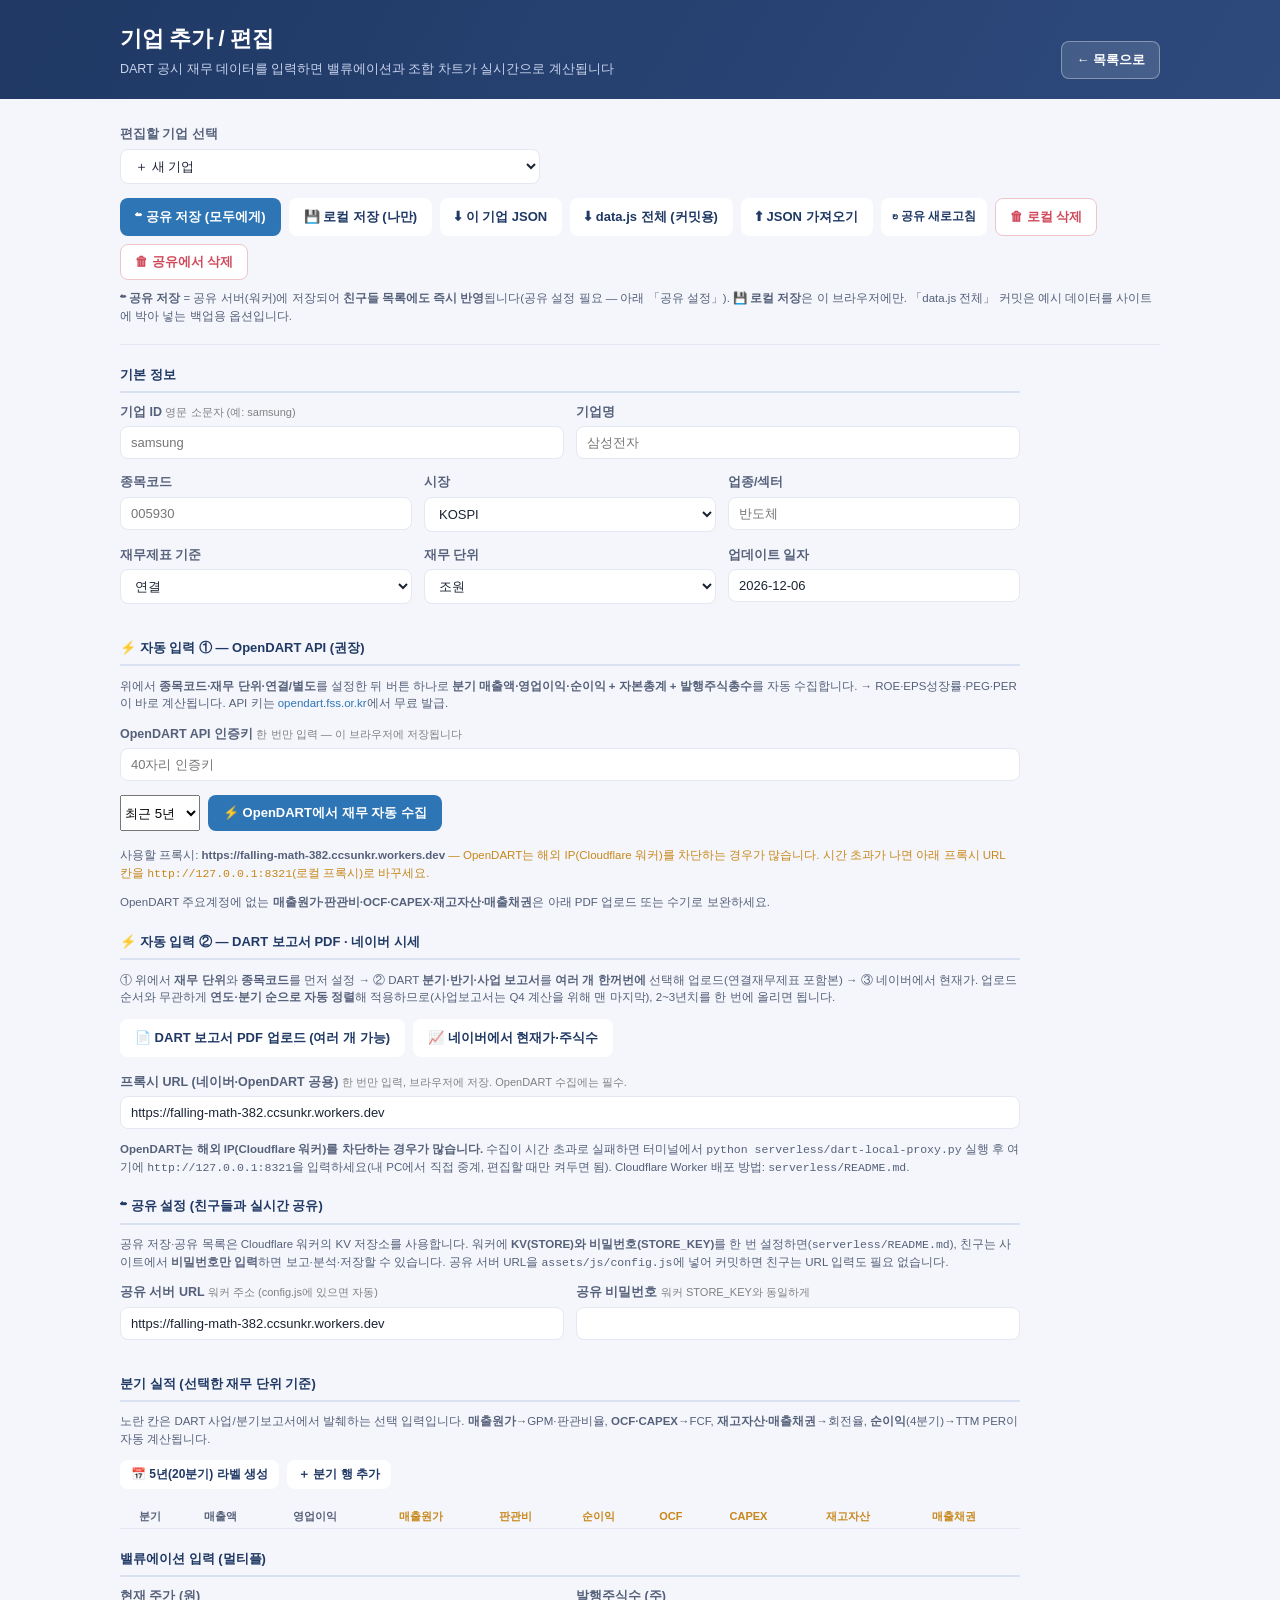
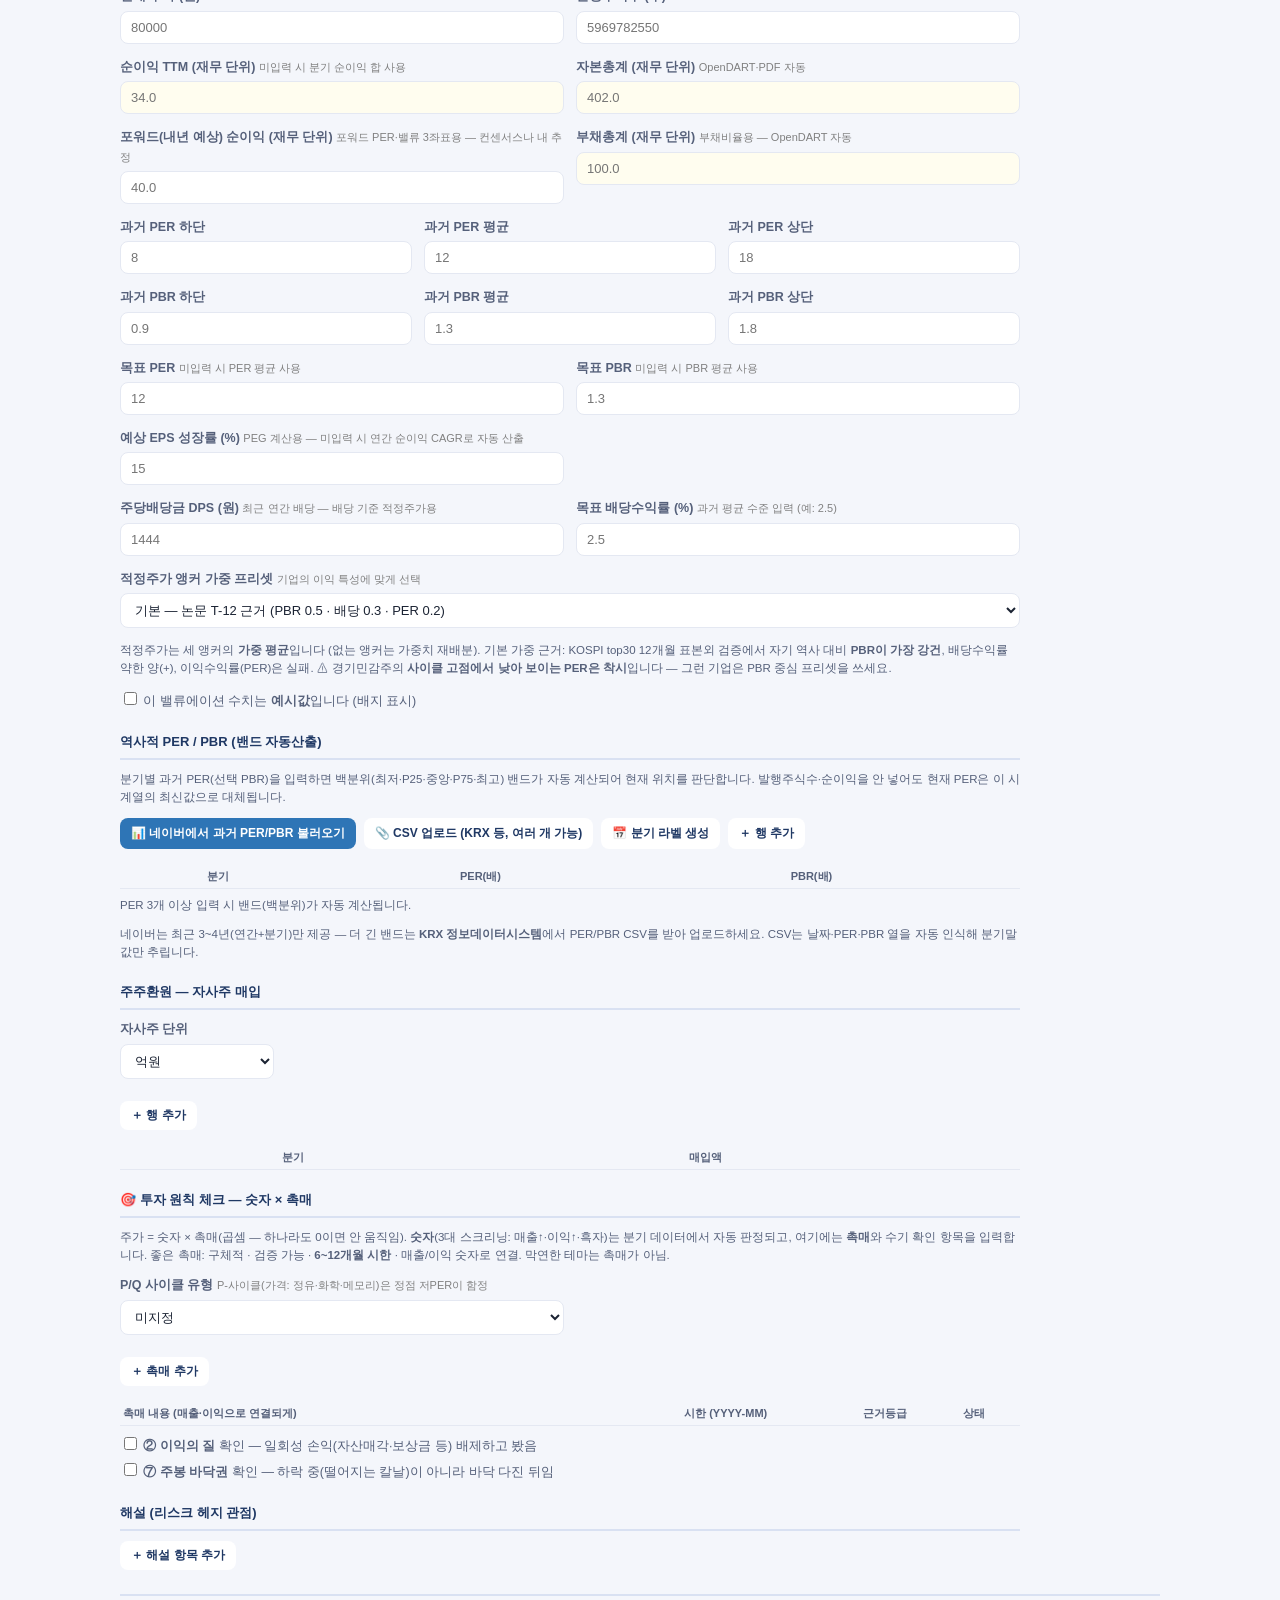
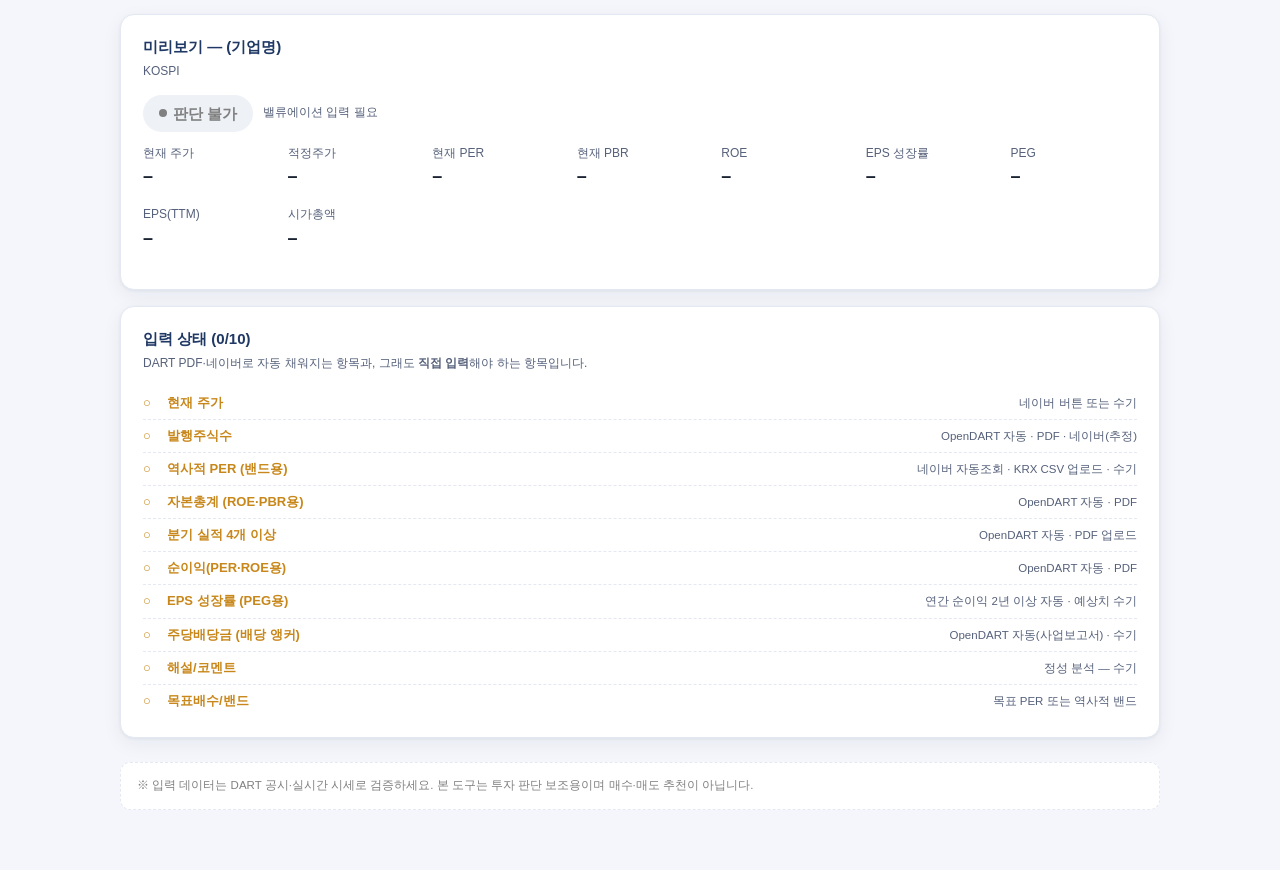
==== commit 91050f12: "투자 원칙 체크: 숫자×촉매 신호·3대 스크리닝·7대 필터·포워드PER·밸류3좌표·비교표(업종별) + 단위별 EPS/PER 버그 수정 Co-Authored-By: Claude Fa" ====
--- a/editor.html
+++ b/editor.html
@@ -142,8 +142,12 @@
             <div class="field"><label>발행주식수 (주)</label><input id="v-shares" type="number" step="any" placeholder="5969782550"></div>
           </div>
           <div class="row2">
-            <div class="field dart"><label>순이익 TTM (조원) <span class="desc">미입력 시 분기 순이익 합 사용</span></label><input id="v-netIncomeTTM" type="number" step="any" placeholder="34.0"></div>
-            <div class="field dart"><label>자본총계 (조원) <span class="desc">DART 재무상태표</span></label><input id="v-equity" type="number" step="any" placeholder="402.0"></div>
+            <div class="field dart"><label>순이익 TTM (재무 단위) <span class="desc">미입력 시 분기 순이익 합 사용</span></label><input id="v-netIncomeTTM" type="number" step="any" placeholder="34.0"></div>
+            <div class="field dart"><label>자본총계 (재무 단위) <span class="desc">OpenDART·PDF 자동</span></label><input id="v-equity" type="number" step="any" placeholder="402.0"></div>
+          </div>
+          <div class="row2">
+            <div class="field"><label>포워드(내년 예상) 순이익 (재무 단위) <span class="desc">포워드 PER·밸류 3좌표용 — 컨센서스나 내 추정</span></label><input id="v-forwardNI" type="number" step="any" placeholder="40.0"></div>
+            <div class="field dart"><label>부채총계 (재무 단위) <span class="desc">부채비율용 — OpenDART 자동</span></label><input id="v-debt" type="number" step="any" placeholder="100.0"></div>
           </div>
           <div class="row3">
             <div class="field"><label>과거 PER 하단</label><input id="v-perBand-low" type="number" step="any" placeholder="8"></div>
@@ -209,6 +213,26 @@
               <thead><tr><th>분기</th><th>매입액</th><th></th></tr></thead>
               <tbody id="bb-body"></tbody>
             </table>
+          </div>
+
+          <div class="fieldset-title">🎯 투자 원칙 체크 — 숫자 × 촉매</div>
+          <p class="small-note">주가 = 숫자 × 촉매(곱셈 — 하나라도 0이면 안 움직임). <b>숫자</b>(3대 스크리닝: 매출↑·이익↑·흑자)는 분기 데이터에서 자동 판정되고,
+            여기에는 <b>촉매</b>와 수기 확인 항목을 입력합니다. 좋은 촉매: 구체적 · 검증 가능 · <b>6~12개월 시한</b> · 매출/이익 숫자로 연결. 막연한 테마는 촉매가 아님.</p>
+          <div class="row2">
+            <div class="field"><label>P/Q 사이클 유형 <span class="desc">P-사이클(가격: 정유·화학·메모리)은 정점 저PER이 함정</span></label>
+              <select id="pr-pq"><option value="">미지정</option><option value="P">P-사이클 (가격 주도 — 사이클 위치가 전부)</option><option value="Q">Q-사이클 (수량·점유율 성장 — 저PER이 진짜 기회일 수 있음)</option></select></div>
+            <div class="field"></div>
+          </div>
+          <div class="toolbar"><button class="btn sm" id="btn-addcat" type="button">＋ 촉매 추가</button></div>
+          <div class="tbl-scroll">
+            <table class="qtable">
+              <thead><tr><th style="text-align:left;min-width:220px">촉매 내용 (매출·이익으로 연결되게)</th><th>시한 (YYYY-MM)</th><th>근거등급</th><th>상태</th><th></th></tr></thead>
+              <tbody id="cat-body"></tbody>
+            </table>
+          </div>
+          <div class="field" style="margin-top:8px">
+            <label style="font-weight:400"><input type="checkbox" id="pr-quality" style="width:auto"> <b>② 이익의 질</b> 확인 — 일회성 손익(자산매각·보상금 등) 배제하고 봤음</label>
+            <label style="font-weight:400"><input type="checkbox" id="pr-chart" style="width:auto"> <b>⑦ 주봉 바닥권</b> 확인 — 하락 중(떨어지는 칼날)이 아니라 바닥 다진 뒤임</label>
           </div>
 
           <div class="fieldset-title">해설 (리스크 헤지 관점)</div>
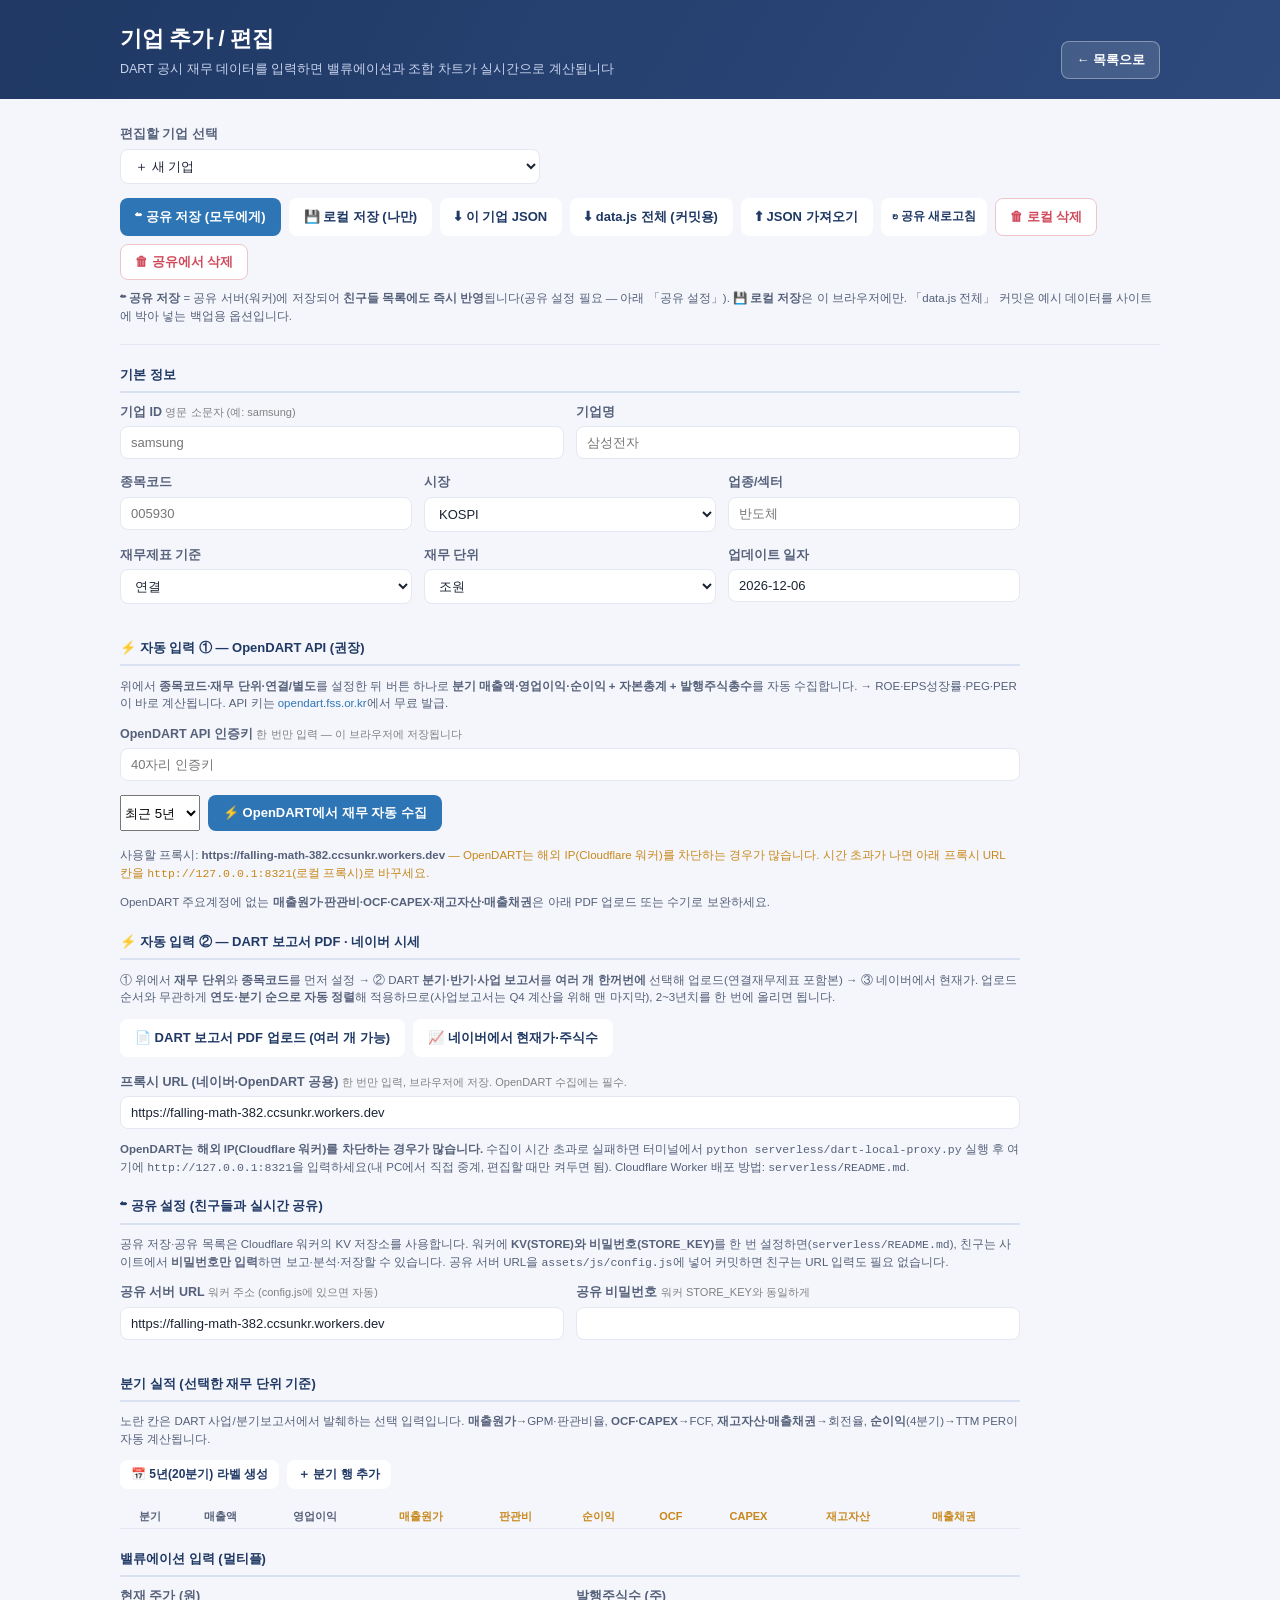
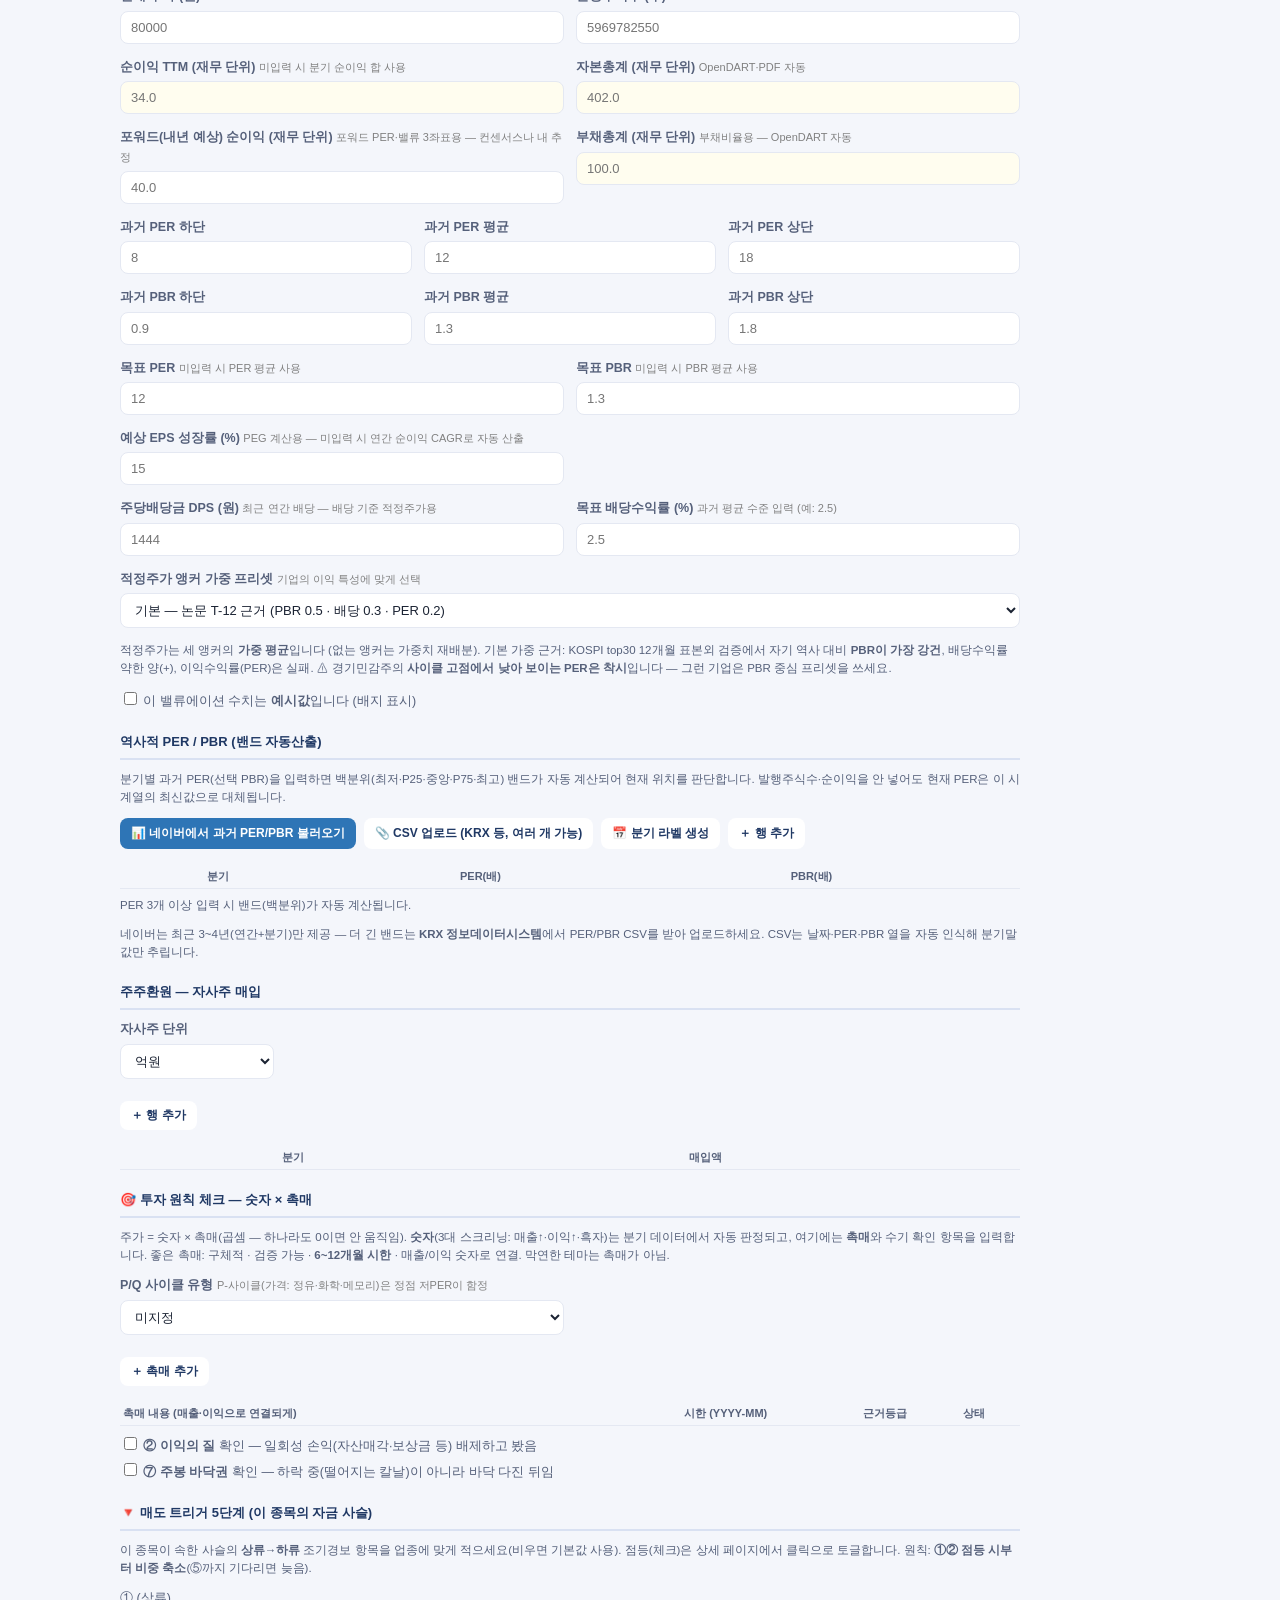
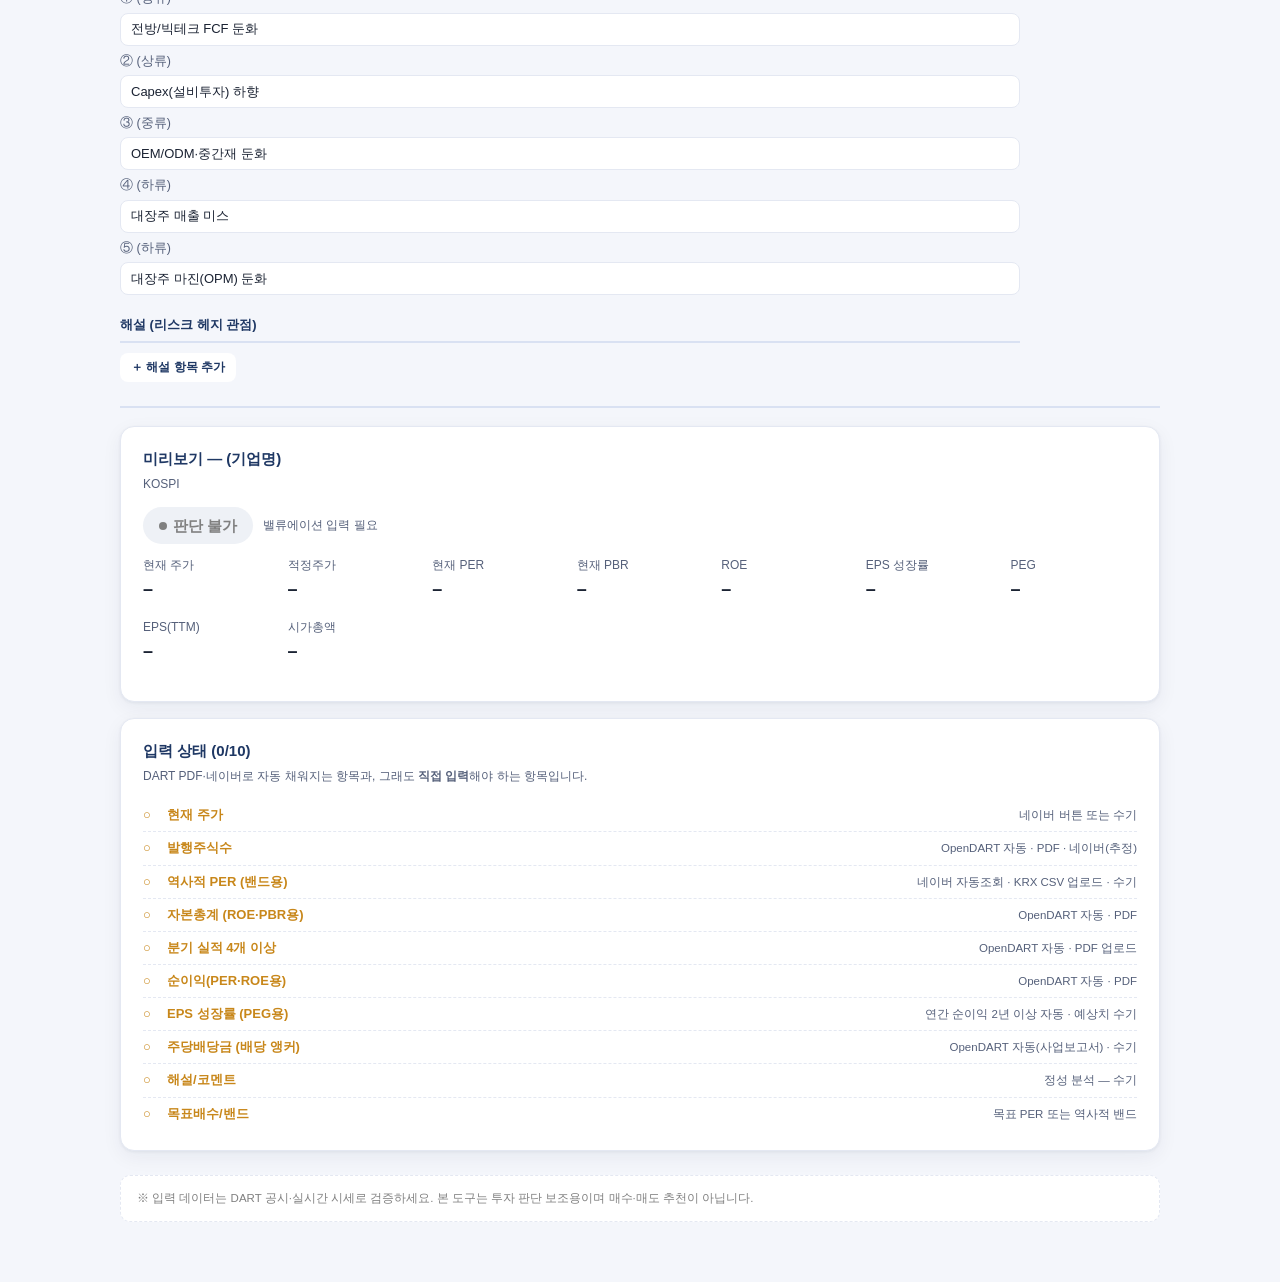
==== commit 19ddefb5: "매도 트리거를 종목별로 전환: 업종 맞춤 5단계 라벨(편집기)·상세 페이지 토글·종목별 경보 배너·카드 배지 Co-Authored-By: Claude Fable 5 <noreply" ====
--- a/editor.html
+++ b/editor.html
@@ -235,6 +235,11 @@
             <label style="font-weight:400"><input type="checkbox" id="pr-chart" style="width:auto"> <b>⑦ 주봉 바닥권</b> 확인 — 하락 중(떨어지는 칼날)이 아니라 바닥 다진 뒤임</label>
           </div>
 
+          <div class="fieldset-title">🔻 매도 트리거 5단계 (이 종목의 자금 사슬)</div>
+          <p class="small-note">이 종목이 속한 사슬의 <b>상류→하류</b> 조기경보 항목을 업종에 맞게 적으세요(비우면 기본값 사용). 점등(체크)은 상세 페이지에서 클릭으로 토글합니다.
+            원칙: <b>①② 점등 시부터 비중 축소</b>(⑤까지 기다리면 늦음).</p>
+          <div id="trig-labels"></div>
+
           <div class="fieldset-title">해설 (리스크 헤지 관점)</div>
           <div id="commentary-box"></div>
           <button class="btn sm" id="btn-addc">＋ 해설 항목 추가</button>
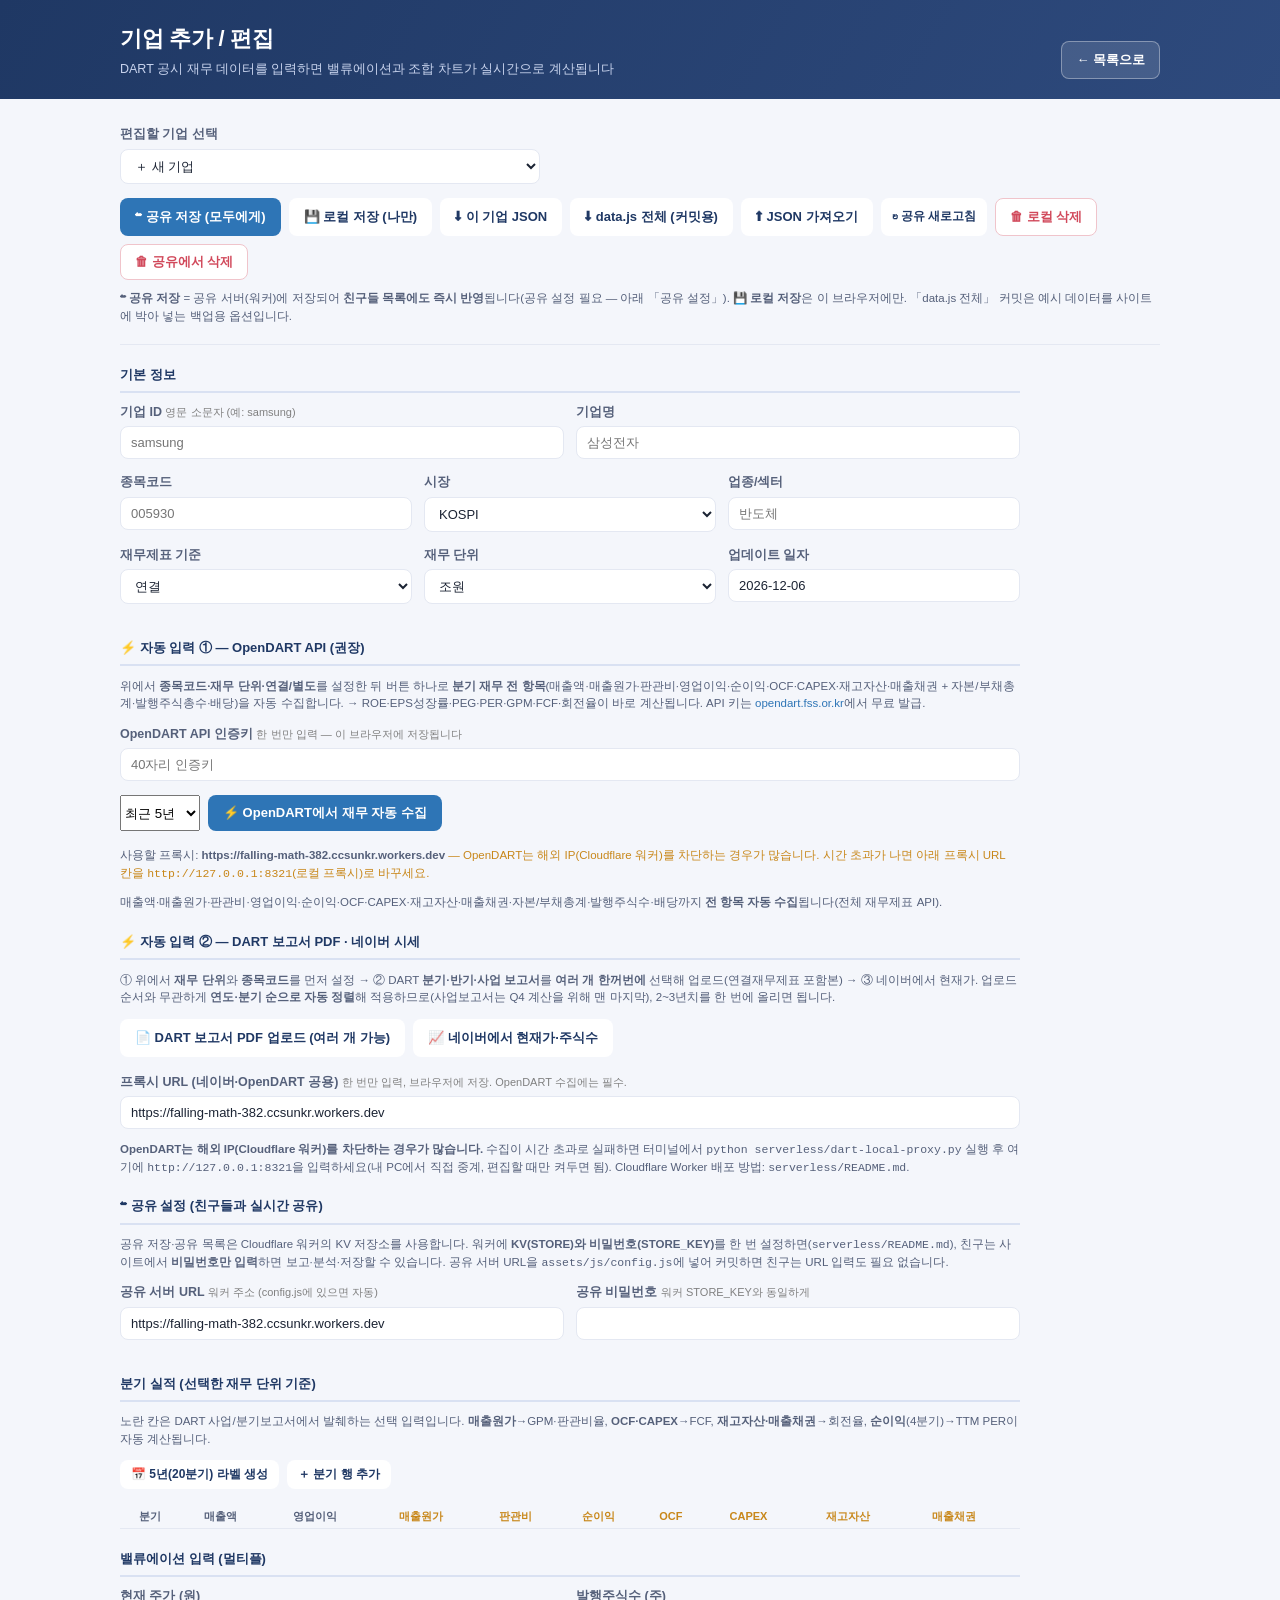
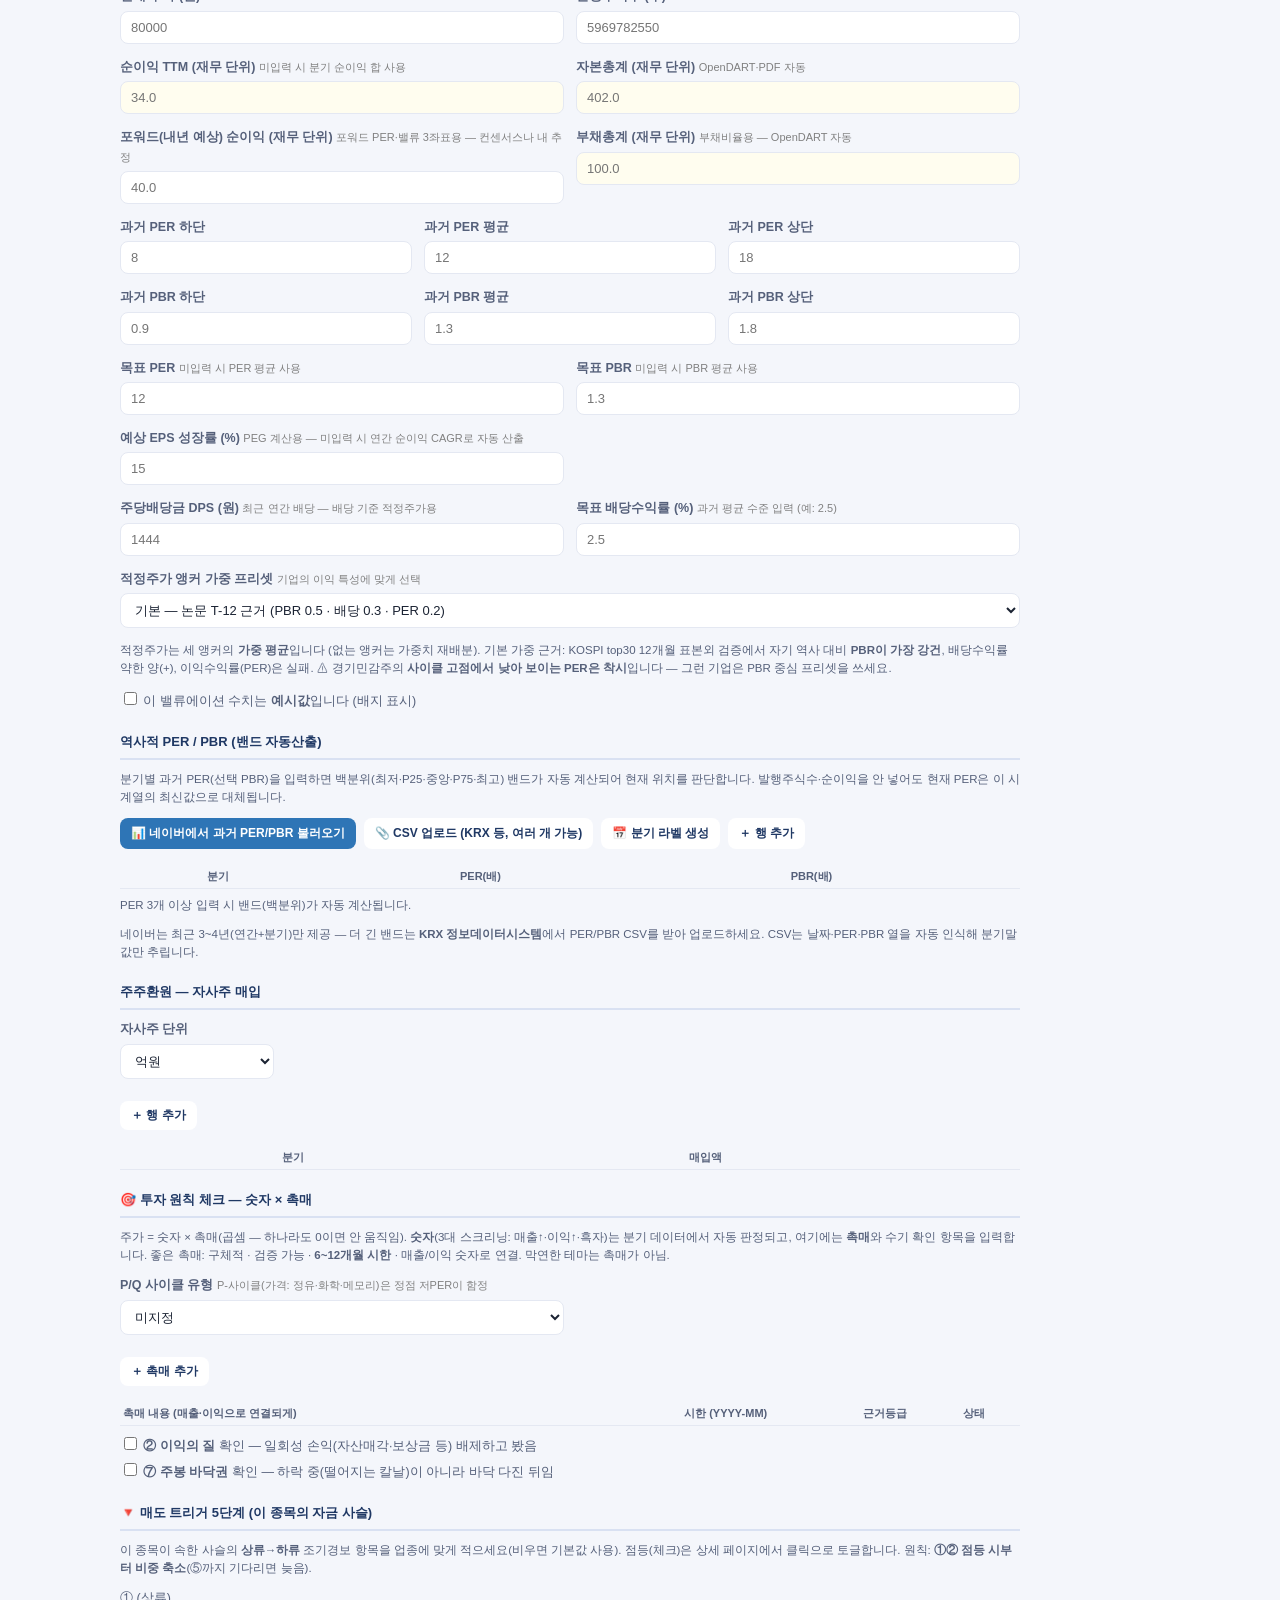
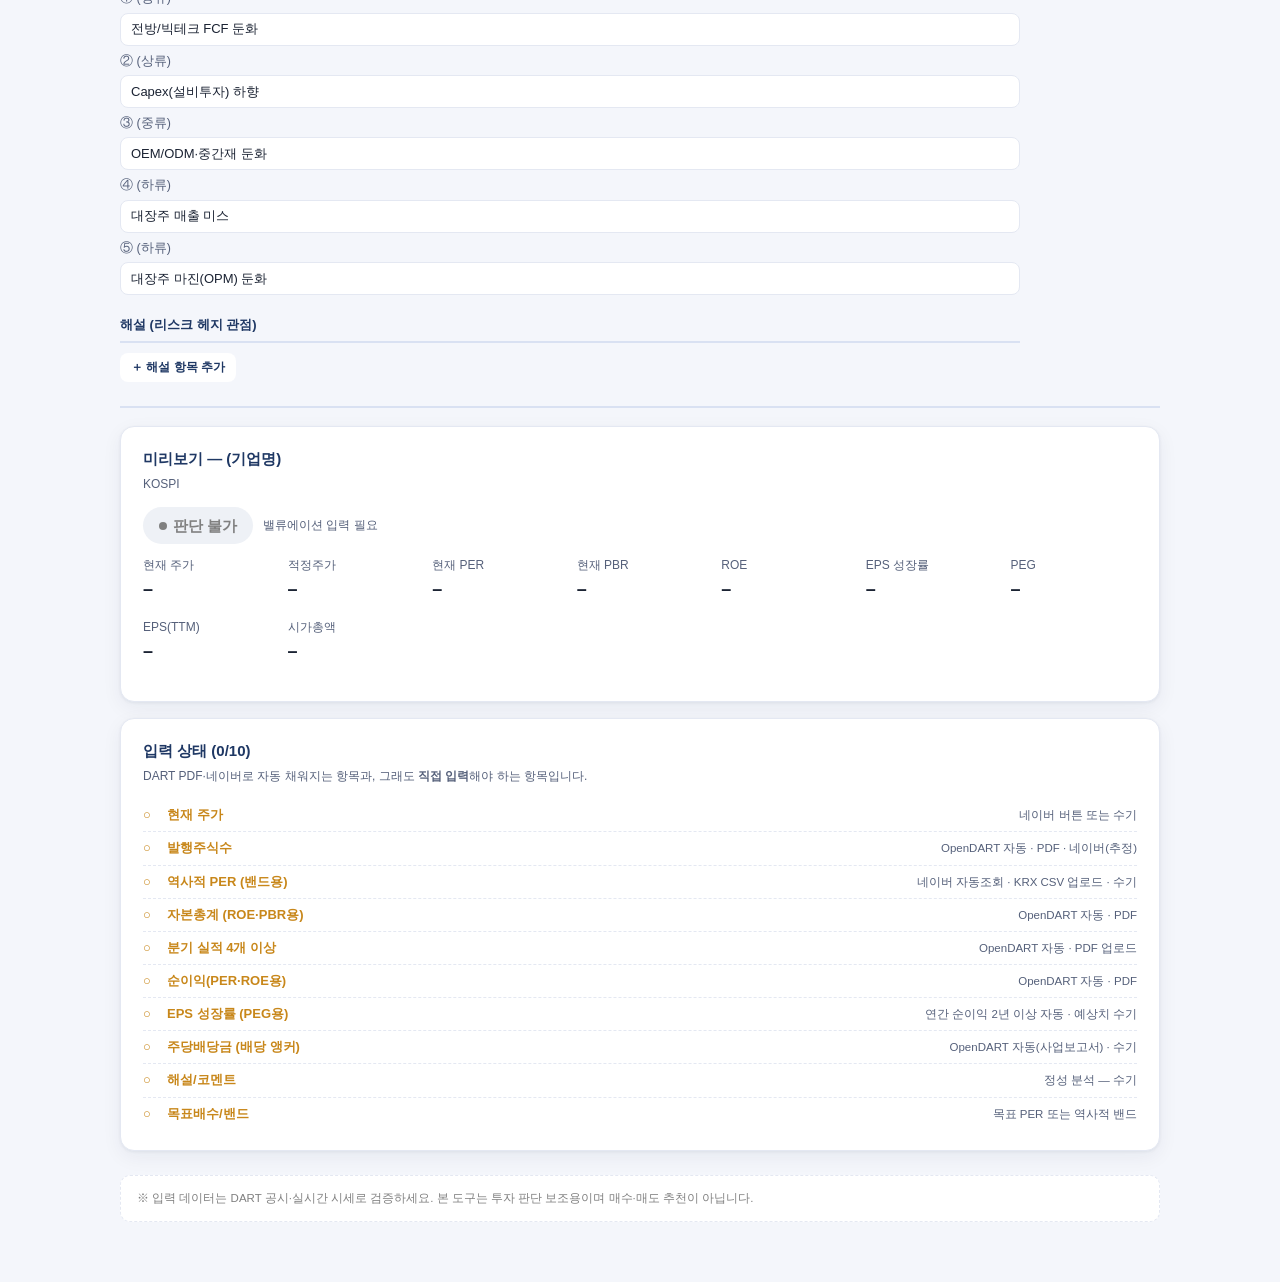
==== commit a89f24ce: "OpenDART 수집을 전체 재무제표(fnlttSinglAcntAll)로 전환 — 원가·판관비·OCF·CAPEX·재고·매출채권까지 자동 - IFRS account_id 우선 + 계" ====
--- a/editor.html
+++ b/editor.html
@@ -72,7 +72,7 @@
           </div>
 
           <div class="fieldset-title">⚡ 자동 입력 ① — OpenDART API (권장)</div>
-          <p class="small-note">위에서 <b>종목코드·재무 단위·연결/별도</b>를 설정한 뒤 버튼 하나로 <b>분기 매출액·영업이익·순이익 + 자본총계 + 발행주식총수</b>를 자동 수집합니다. → ROE·EPS성장률·PEG·PER이 바로 계산됩니다. API 키는 <a href="https://opendart.fss.or.kr" target="_blank">opendart.fss.or.kr</a>에서 무료 발급.</p>
+          <p class="small-note">위에서 <b>종목코드·재무 단위·연결/별도</b>를 설정한 뒤 버튼 하나로 <b>분기 재무 전 항목</b>(매출액·매출원가·판관비·영업이익·순이익·OCF·CAPEX·재고자산·매출채권 + 자본/부채총계·발행주식총수·배당)을 자동 수집합니다. → ROE·EPS성장률·PEG·PER·GPM·FCF·회전율이 바로 계산됩니다. API 키는 <a href="https://opendart.fss.or.kr" target="_blank">opendart.fss.or.kr</a>에서 무료 발급.</p>
           <div class="field">
             <label>OpenDART API 인증키 <span class="desc">한 번만 입력 — 이 브라우저에 저장됩니다</span></label>
             <input id="dart-key" type="password" placeholder="40자리 인증키" autocomplete="off">
@@ -88,7 +88,7 @@
           </div>
           <p class="small-note" id="dartapi-proxy-note"></p>
           <p class="small-note" id="dartapi-status"></p>
-          <p class="small-note">OpenDART 주요계정에 없는 <b>매출원가·판관비·OCF·CAPEX·재고자산·매출채권</b>은 아래 PDF 업로드 또는 수기로 보완하세요.</p>
+          <p class="small-note">매출액·매출원가·판관비·영업이익·순이익·OCF·CAPEX·재고자산·매출채권·자본/부채총계·발행주식수·배당까지 <b>전 항목 자동 수집</b>됩니다(전체 재무제표 API).</p>
 
           <div class="fieldset-title">⚡ 자동 입력 ② — DART 보고서 PDF · 네이버 시세</div>
           <p class="small-note">① 위에서 <b>재무 단위</b>와 <b>종목코드</b>를 먼저 설정 → ② DART <b>분기·반기·사업 보고서</b>를 <b>여러 개 한꺼번에</b> 선택해 업로드(연결재무제표 포함본) → ③ 네이버에서 현재가. 업로드 순서와 무관하게 <b>연도·분기 순으로 자동 정렬</b>해 적용하므로(사업보고서는 Q4 계산을 위해 맨 마지막), 2~3년치를 한 번에 올리면 됩니다.</p>
